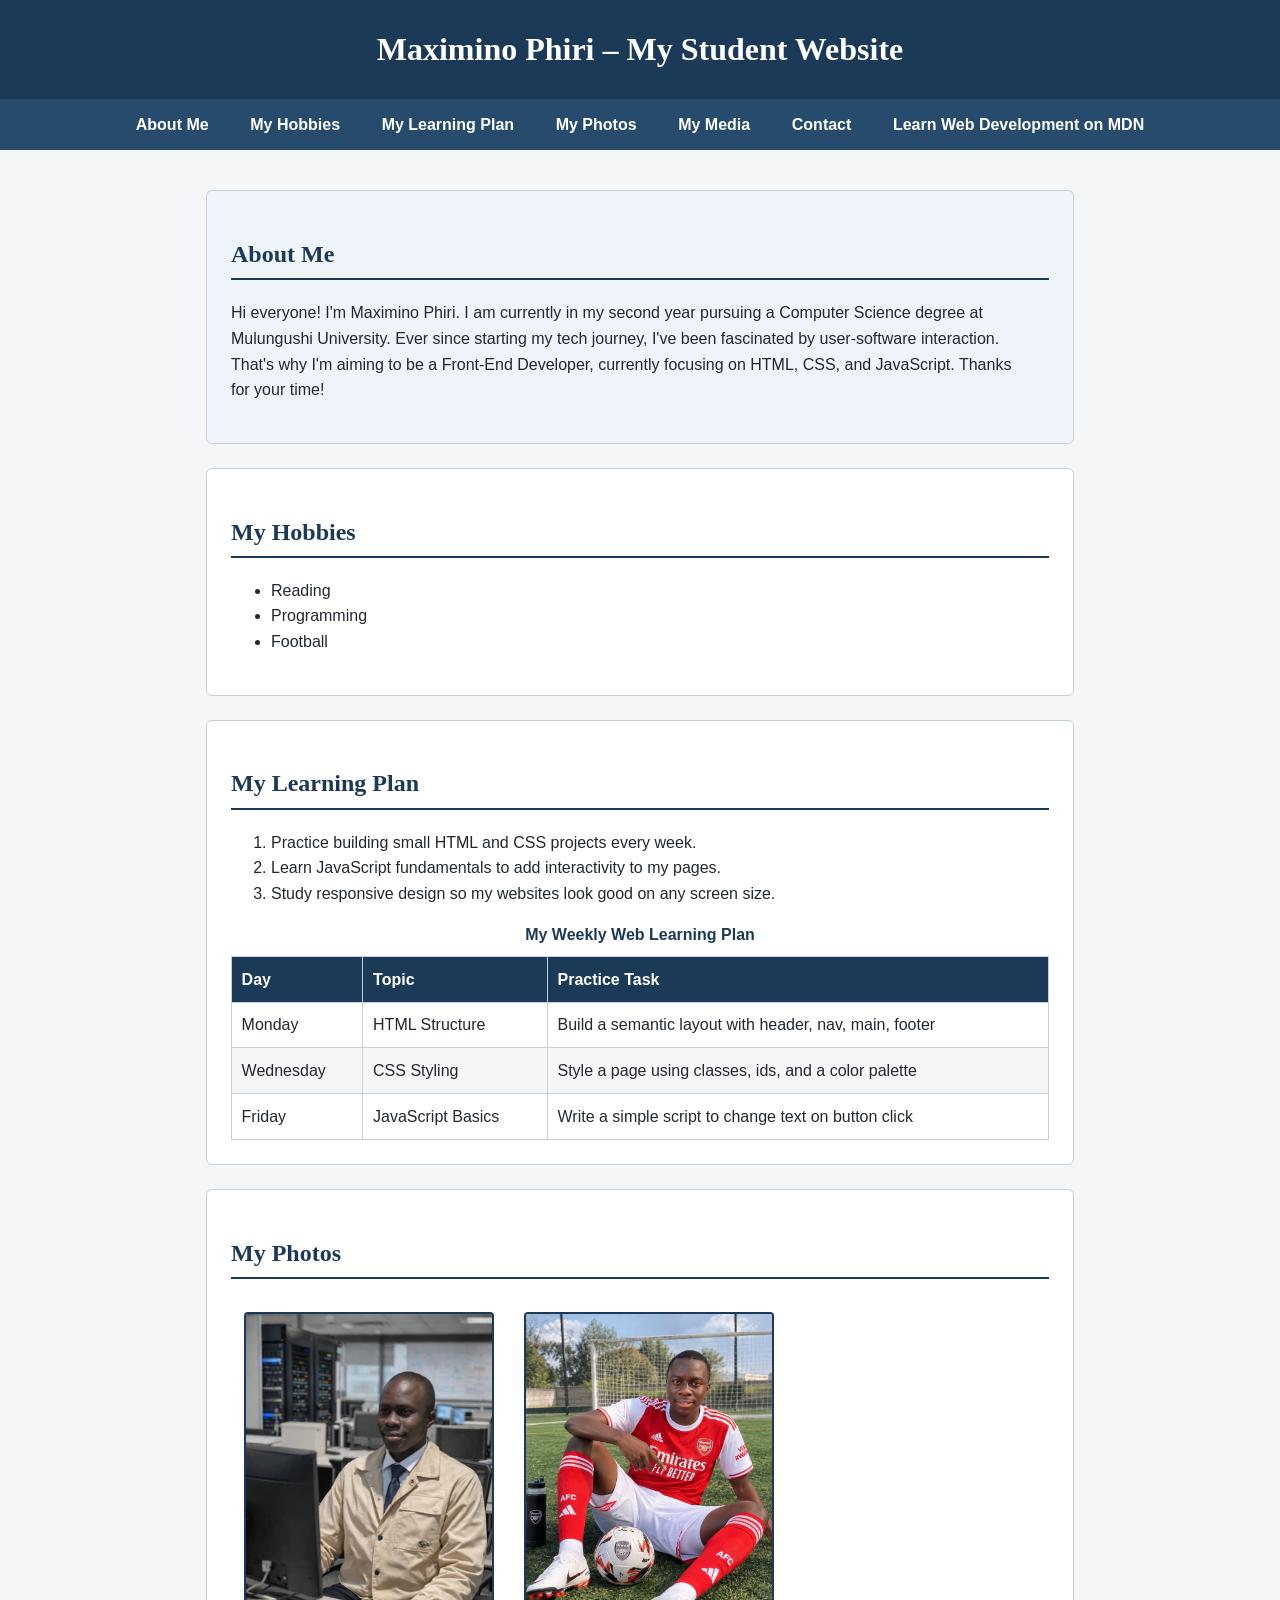
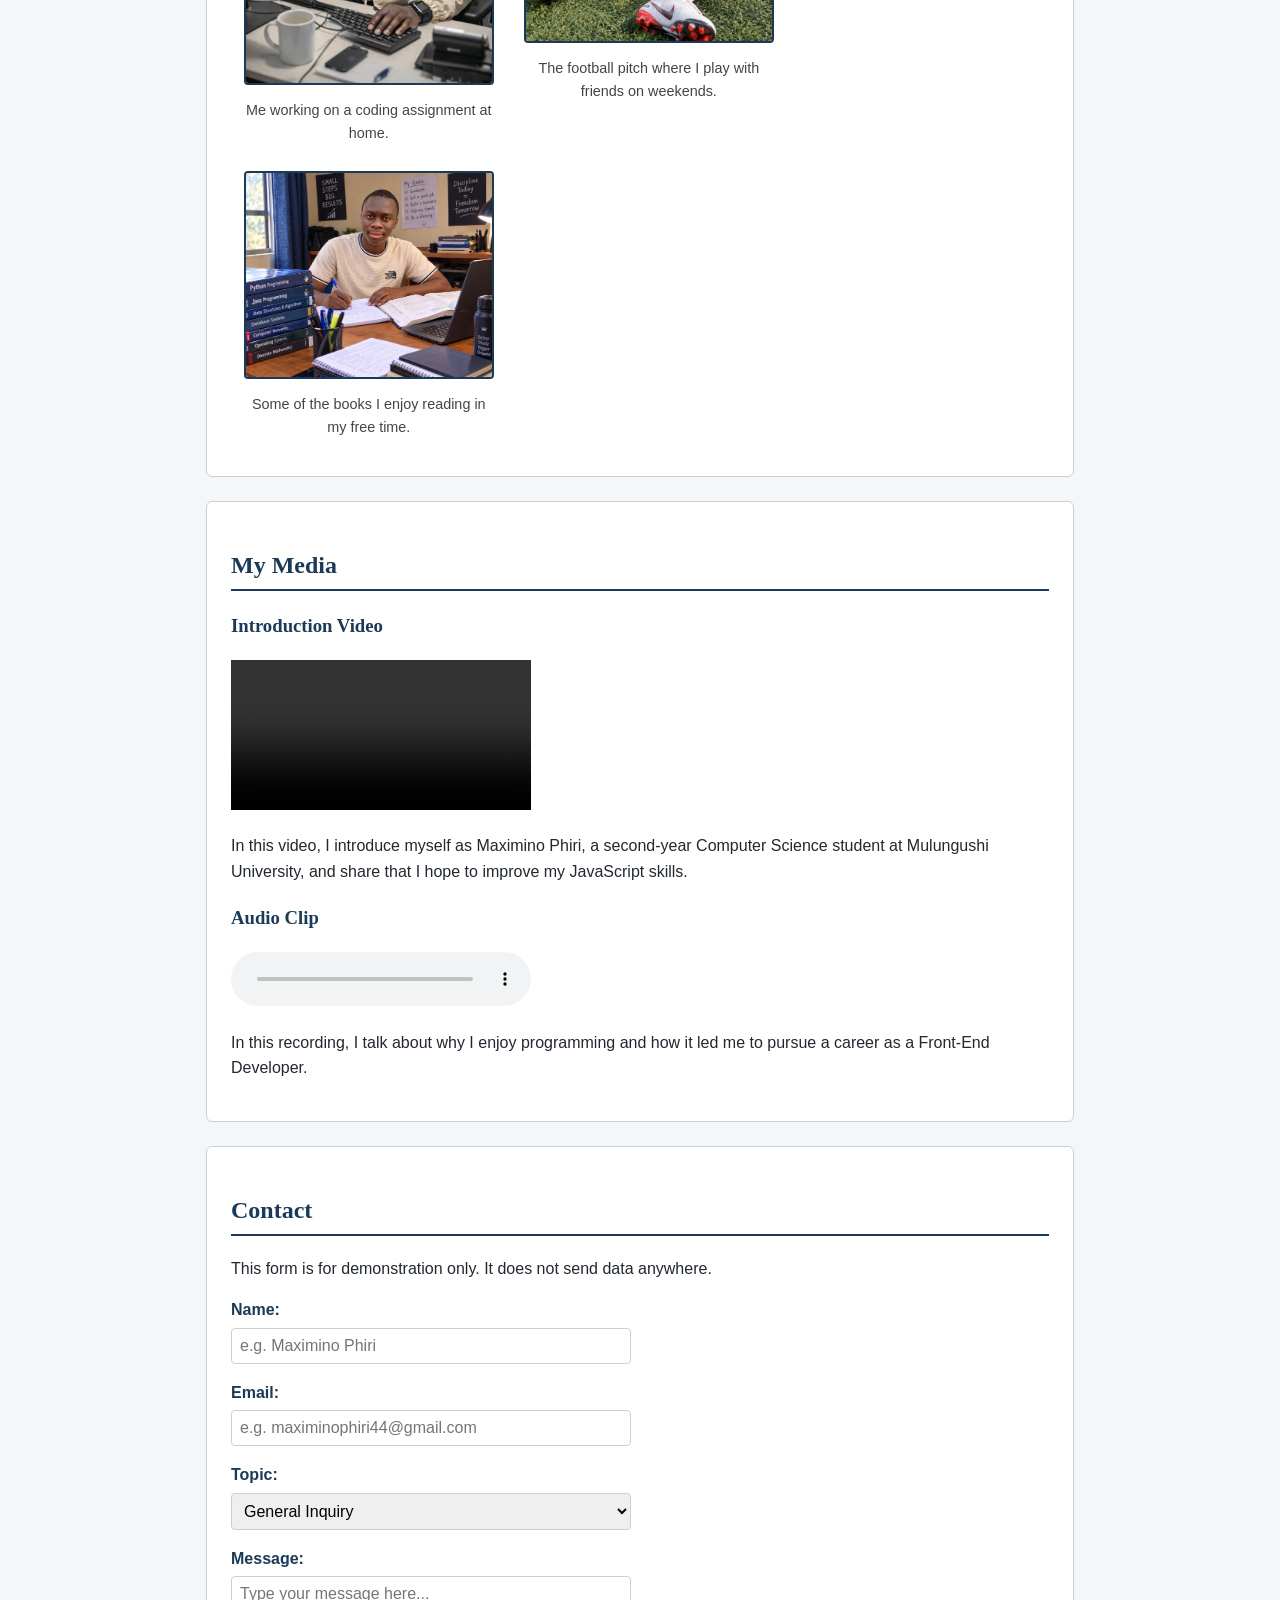
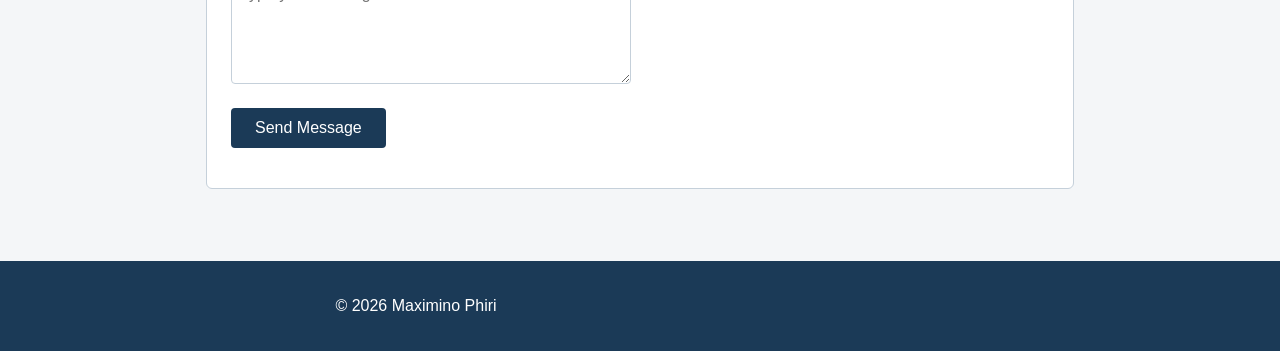
==== index.html @ 235a6c92 "first commit" ====
<!DOCTYPE html>
<html lang="en">
<head>
    <meta charset="UTF-8">
    <meta name="viewport" content="width=device-width, initial-scale=1.0">
    <title>First Web Page</title>
    <link rel="stylesheet" href="css/styles.css">
</head>
<body>
    <header>
        <h1>Maximino Phiri – My Student Website</h1>
    </header>

    <nav>
        
    <ul>
        <li><a href="#about">About Me</a></li>
        <li><a href="#hobbies">My Hobbies</a></li>
        <li><a href="#learning-plan">My Learning Plan</a></li>
        <li><a href="#photos">My Photos</a></li>
        <li><a href="#media">My Media</a></li>
        <li><a href="#contact">Contact</a></li>
        <li><a href="https://developer.mozilla.org/en-US/docs/Learn" target="_blank">Learn Web Development on MDN</a></li>
    </ul>

    </nav>

    <main>
        <section id="about" class="content-section">
    <h2>About Me</h2>
    <p>
        Hi everyone! I'm Maximino Phiri. I am currently in my second year pursuing 
        a Computer Science degree at Mulungushi University. Ever since starting my 
        tech journey, I've been fascinated by user-software interaction. That's why 
        I'm aiming to be a Front-End Developer, currently focusing on HTML, CSS, 
        and JavaScript. Thanks for your time!
    </p>
</section>

        <section id="hobbies" class="content-section">
    <h2>My Hobbies</h2>
    <ul>
        <li>Reading</li>
        <li>Programming</li>
        <li>Football</li>
    </ul>
    </section>

        <section id="learning-plan" class="content-section">
    <h2>My Learning Plan</h2>
    <ol>
        <li>Practice building small HTML and CSS projects every week.</li>
        <li>Learn JavaScript fundamentals to add interactivity to my pages.</li>
        <li>Study responsive design so my websites look good on any screen size.</li>
    </ol>

    <table>
        <caption>My Weekly Web Learning Plan</caption>
        <thead>
            <tr>
                <th>Day</th>
                <th>Topic</th>
                <th>Practice Task</th>
            </tr>
        </thead>
        <tbody>
            <tr>
                <td>Monday</td>
                <td>HTML Structure</td>
                <td>Build a semantic layout with header, nav, main, footer</td>
            </tr>
            <tr>
                <td>Wednesday</td>
                <td>CSS Styling</td>
                <td>Style a page using classes, ids, and a color palette</td>
            </tr>
            <tr>
                <td>Friday</td>
                <td>JavaScript Basics</td>
                <td>Write a simple script to change text on button click</td>
            </tr>
        </tbody>
    </table>
</section>

        <section id="photos" class="content-section">
    <h2>My Photos</h2>

    <figure>
        <img src="images/photo1.jpeg" alt="Maximino sitting at a desk working on a laptop">
        <figcaption>Me working on a coding assignment at home.</figcaption>
    </figure>

    <figure>
        <img src="images/photo2.jpeg" alt="A football pitch at Mulungushi University">
        <figcaption>The football pitch where I play with friends on weekends.</figcaption>
    </figure>

    <figure>
        <img src="images/photo3.jpeg" alt="A stack of books on a study desk">
        <figcaption>Some of the books I enjoy reading in my free time.</figcaption>
    </figure>

</section>

      <section id="media" class="content-section">
    <h2>My Media</h2>

    <h3>Introduction Video</h3>
    <video controls>
        <source src="videos/intro.mp4" type="video/mp4">
        Your browser does not support the video tag.
    </video>
    <p>In this video, I introduce myself as Maximino Phiri, a second-year Computer Science 
    student at Mulungushi University, and share that I hope to improve my JavaScript skills.</p>

    <h3>Audio Clip</h3>
    <audio controls>
        <source src="videos/voice.mp3" type="audio/mpeg">
        Your browser does not support the audio tag.
    </audio>
    <p>In this recording, I talk about why I enjoy programming and how it led me to pursue 
    a career as a Front-End Developer.</p>
</section>

        <section id="contact" class="content-section">
   <section id="contact">
    <h2>Contact</h2>
    <p>This form is for demonstration only. It does not send data anywhere.</p>

    <form action="#">
        <div>
            <label for="name">Name:</label>
            <input type="text" id="name" name="name" placeholder="e.g. Maximino Phiri" required>
        </div>

        <div>
            <label for="email">Email:</label>
            <input type="email" id="email" name="email" placeholder="e.g. maximinophiri44@gmail.com" required>
        </div>

        <div>
            <label for="topic">Topic:</label>
            <select id="topic" name="topic">
                <option value="general">General Inquiry</option>
                <option value="feedback">Feedback</option>
                <option value="collaboration">Collaboration</option>
            </select>
        </div>

        <div>
            <label for="message">Message:</label>
            <textarea id="message" name="message" rows="5" placeholder="Type your message here..." required></textarea>
        </div>

        <div>
            <button type="submit">Send Message</button>
        </div>
    </form>
</section>
    </main>

    <footer>
        <p>&copy; 2026 Maximino Phiri</p>
    </footer>

</body>
</html>
---- css/styles.css ----
/* ===== Base styles ===== */
* {
    box-sizing: border-box;
}

body {
    margin: 0;
    font-family: 'Segoe UI', Arial, sans-serif;
    line-height: 1.6;
    color: #222831;
    background-color: #f4f6f8;
}

h1, h2, h3 {
    color: #1b3a57;
    font-family: 'Georgia', serif;
}

h1 {
    font-size: 2rem;
}

h2 {
    font-size: 1.5rem;
    border-bottom: 2px solid #1b3a57;
    padding-bottom: 0.3rem;
}

p {
    max-width: 800px;
}

img {
    max-width: 100%;
    height: auto;
}

video, audio {
    max-width: 100%;
}
/* ===== Header ===== */
header {
    background-color: #1b3a57;
    color: #ffffff;
    padding: 1.5rem;
    text-align: center;
}

header h1 {
    color: #ffffff;
    margin: 0;
}

/* ===== Navigation ===== */
nav {
    background-color: #274b6d;
    padding: 0.8rem;
}

nav ul {
    list-style: none;
    margin: 0;
    padding: 0;
    display: flex;
    flex-wrap: wrap;
    gap: 1rem;
    justify-content: center;
}

nav a {
    color: #ffffff;
    text-decoration: none;
    font-weight: bold;
    padding: 0.4rem 0.8rem;
    border-radius: 4px;
    transition: background-color 0.2s ease;
}

nav a:hover,
nav a:focus {
    background-color: #3d6d99;
    text-decoration: underline;
}

/* ===== Footer ===== */
footer {
    background-color: #1b3a57;
    color: #ffffff;
    text-align: center;
    padding: 1rem;
    margin-top: 2rem;
}
/* ===== Main content sections ===== */
main {
    max-width: 900px;
    margin: 0 auto;
    padding: 1rem;
}

.content-section {
    background-color: #ffffff;
    padding: 1.5rem;
    margin: 1.5rem 0;
    border: 1px solid #c5d0da;
    border-radius: 6px;
}

/* Unique styling for one section (id selector) */
#about {
    background-color: #eef4fa;
}

/* ===== Photo gallery ===== */
#photos figure {
    display: inline-block;
    width: 250px;
    margin: 0.8rem;
    text-align: center;
    vertical-align: top;
}

#photos img {
    border: 2px solid #1b3a57;
    border-radius: 4px;
}

#photos figcaption {
    font-size: 0.9rem;
    color: #444;
    margin-top: 0.4rem;
}

/* ===== Table ===== */
table {
    width: 100%;
    border-collapse: collapse;
    margin-top: 1rem;
}

caption {
    font-weight: bold;
    margin-bottom: 0.5rem;
    color: #1b3a57;
}

th, td {
    border: 1px solid #c5d0da;
    padding: 0.6rem;
    text-align: left;
}

th {
    background-color: #1b3a57;
    color: #ffffff;
}

tr:nth-child(even) {
    background-color: #f4f6f8;
}
/* ===== Form ===== */
form div {
    margin-bottom: 1rem;
}

label {
    display: block;
    font-weight: bold;
    margin-bottom: 0.3rem;
    color: #1b3a57;
}

input[type="text"],
input[type="email"],
select,
textarea {
    width: 100%;
    max-width: 400px;
    padding: 0.5rem;
    border: 1px solid #c5d0da;
    border-radius: 4px;
    font-family: inherit;
    font-size: 1rem;
}

input:focus,
select:focus,
textarea:focus {
    outline: none;
    border-color: #1b3a57;
    box-shadow: 0 0 0 2px rgba(27, 58, 87, 0.2);
}

button[type="submit"] {
    background-color: #1b3a57;
    color: #ffffff;
    border: none;
    padding: 0.7rem 1.5rem;
    font-size: 1rem;
    border-radius: 4px;
    cursor: pointer;
    transition: background-color 0.2s ease;
}

button[type="submit"]:hover,
button[type="submit"]:focus {
    background-color: #3d6d99;
}

/* ===== Small screens ===== */
@media (max-width: 600px) {
    nav ul {
        flex-direction: column;
        align-items: center;
    }

    #photos figure {
        width: 100%;
        max-width: 300px;
    }
}
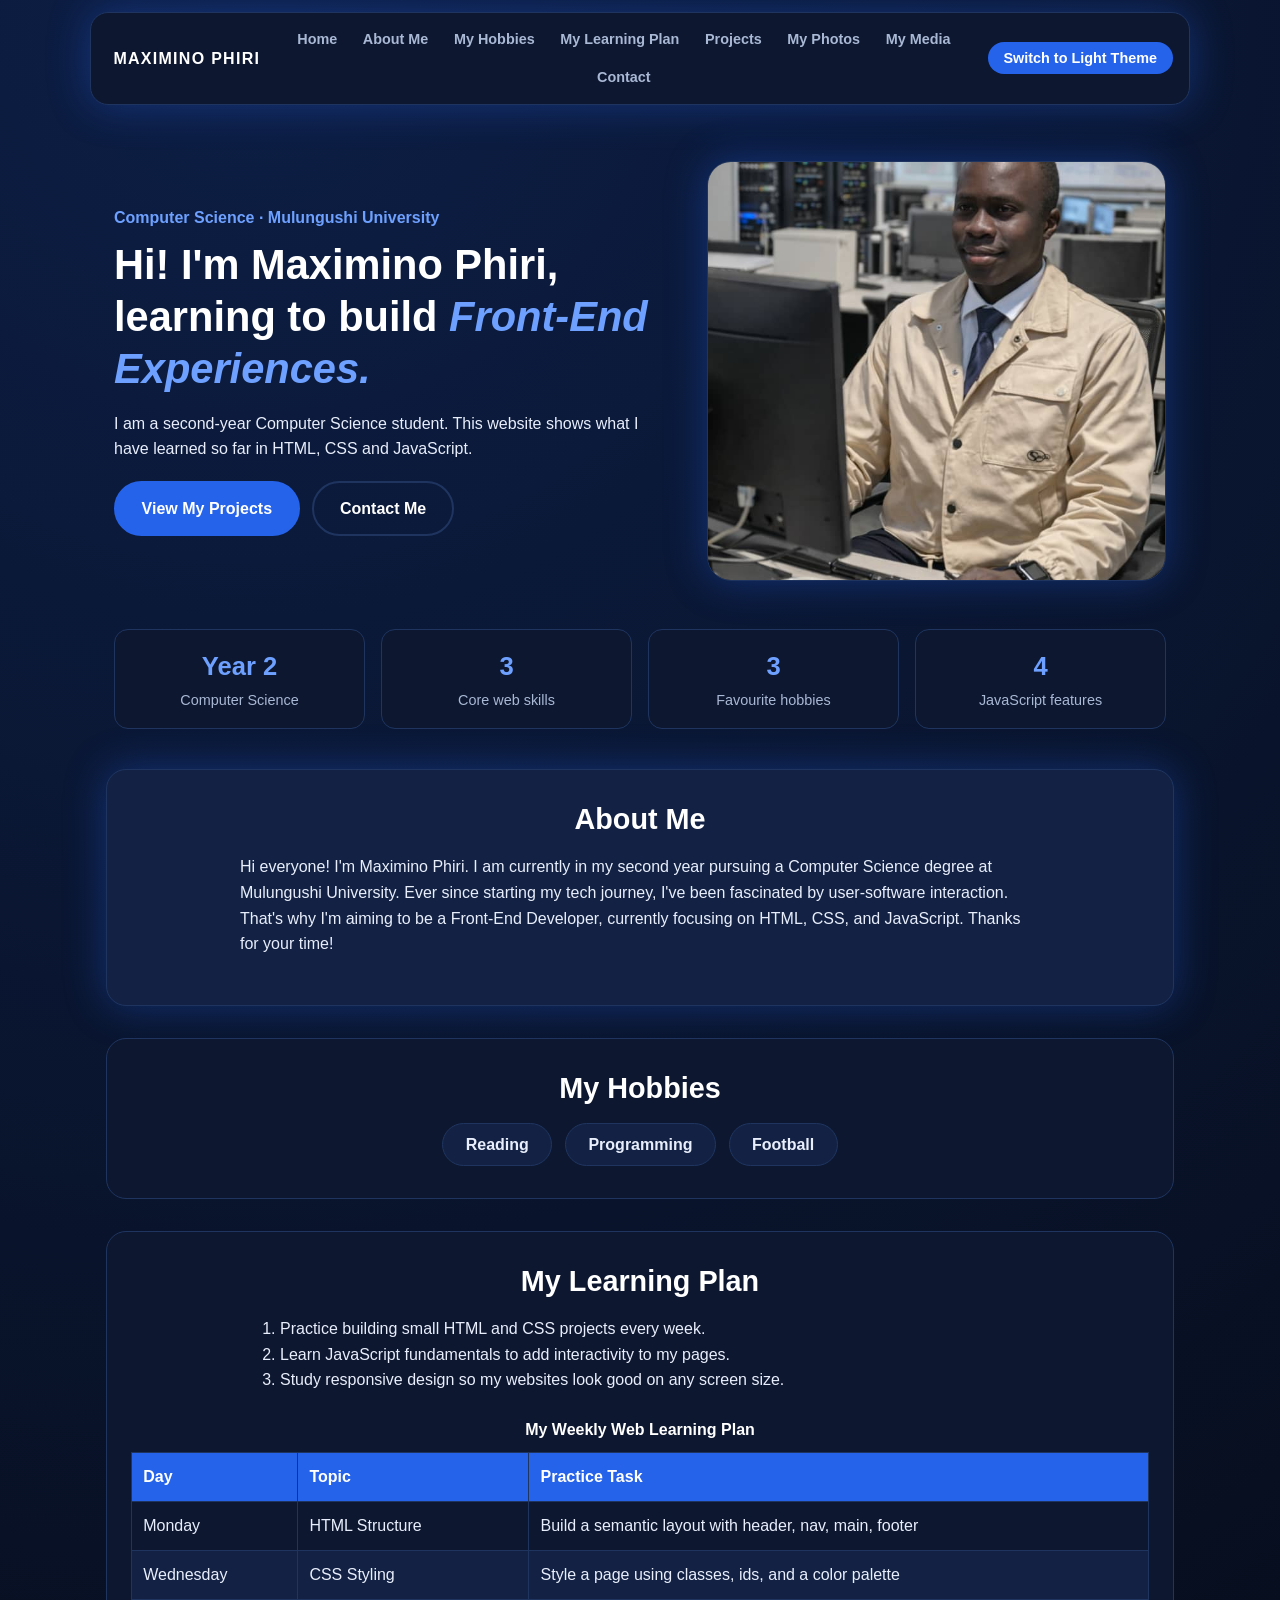
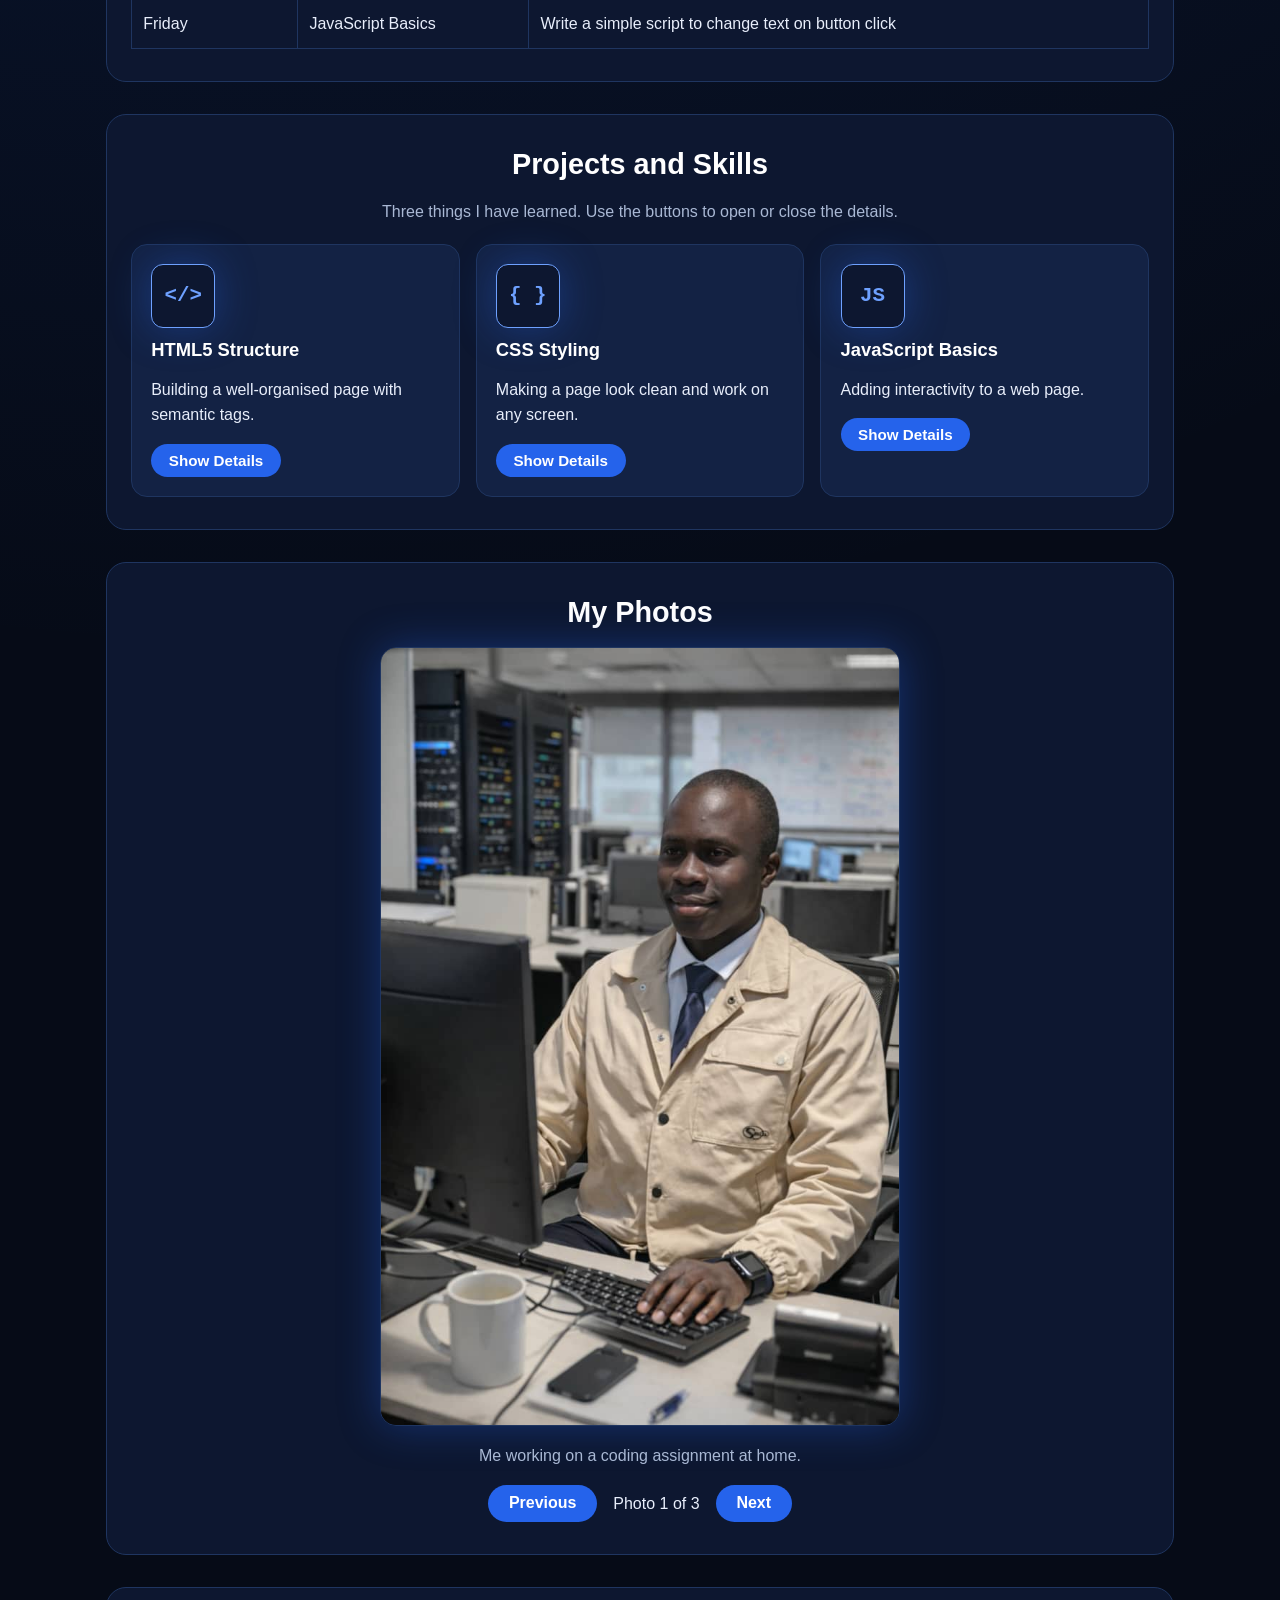
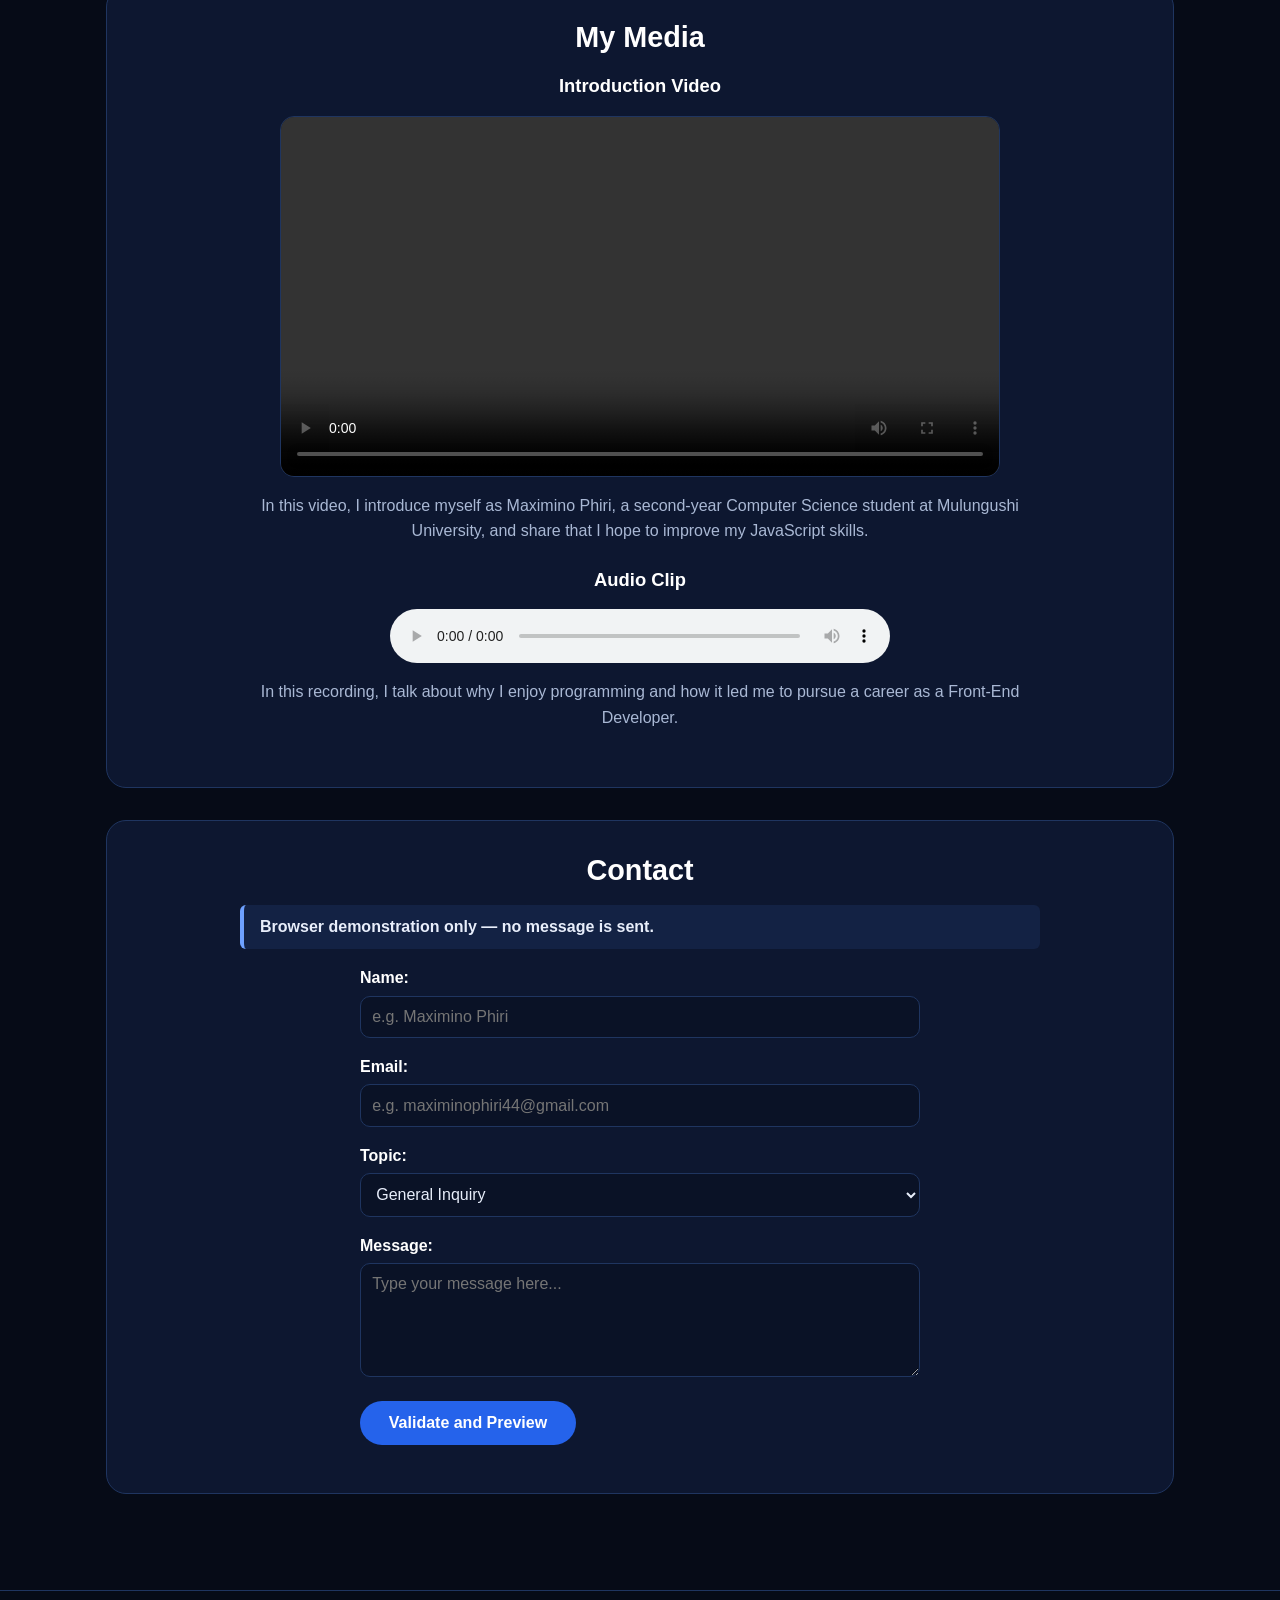
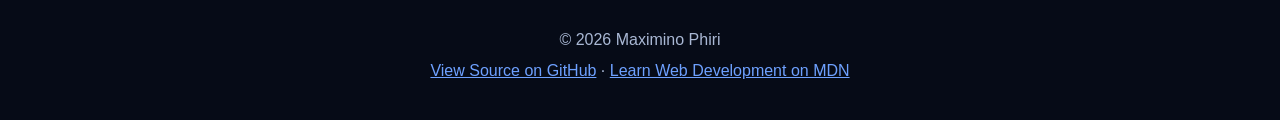
==== commit 00f08855: "Add dark portfolio design and four JavaScript features" ====
--- a/index.html
+++ b/index.html
@@ -3,166 +3,258 @@
 <head>
     <meta charset="UTF-8">
     <meta name="viewport" content="width=device-width, initial-scale=1.0">
-    <title>First Web Page</title>
+    <title>Maximino Phiri – Student Portfolio</title>
     <link rel="stylesheet" href="css/styles.css">
+    <script src="js/script.js" defer></script>
 </head>
 <body>
-    <header>
-        <h1>Maximino Phiri – My Student Website</h1>
+    <header class="site-header">
+        <a href="#home" class="brand">MAXIMINO PHIRI</a>
+
+        <nav aria-label="Main navigation">
+            <ul>
+                <li><a href="#home">Home</a></li>
+                <li><a href="#about">About Me</a></li>
+                <li><a href="#hobbies">My Hobbies</a></li>
+                <li><a href="#learning-plan">My Learning Plan</a></li>
+                <li><a href="#projects">Projects</a></li>
+                <li><a href="#photos">My Photos</a></li>
+                <li><a href="#media">My Media</a></li>
+                <li><a href="#contact">Contact</a></li>
+            </ul>
+        </nav>
+
+        <button type="button" id="theme-toggle" class="theme-button" aria-pressed="false">Switch to Light Theme</button>
     </header>
 
-    <nav>
-        
-    <ul>
-        <li><a href="#about">About Me</a></li>
-        <li><a href="#hobbies">My Hobbies</a></li>
-        <li><a href="#learning-plan">My Learning Plan</a></li>
-        <li><a href="#photos">My Photos</a></li>
-        <li><a href="#media">My Media</a></li>
-        <li><a href="#contact">Contact</a></li>
-        <li><a href="https://developer.mozilla.org/en-US/docs/Learn" target="_blank">Learn Web Development on MDN</a></li>
-    </ul>
-
-    </nav>
-
     <main>
+        <!-- Introductory area -->
+        <section id="home" class="hero">
+            <div class="hero-text">
+                <p class="programme">Computer Science · Mulungushi University</p>
+                <h1>Hi! I'm Maximino Phiri, learning to build <span class="accent-text">Front-End Experiences.</span></h1>
+                <p>
+                    I am a second-year Computer Science student. This website shows what I
+                    have learned so far in HTML, CSS and JavaScript.
+                </p>
+                <div class="hero-buttons">
+                    <a href="#projects" class="button-link">View My Projects</a>
+                    <a href="#contact" class="button-link secondary">Contact Me</a>
+                </div>
+            </div>
+
+            <div class="hero-image">
+                <img src="images/photo1.jpeg" alt="Maximino sitting at a desk working on a laptop">
+            </div>
+
+            <div class="stats">
+                <div class="stat"><strong>Year 2</strong><span>Computer Science</span></div>
+                <div class="stat"><strong>3</strong><span>Core web skills</span></div>
+                <div class="stat"><strong>3</strong><span>Favourite hobbies</span></div>
+                <div class="stat"><strong>4</strong><span>JavaScript features</span></div>
+            </div>
+        </section>
+
         <section id="about" class="content-section">
-    <h2>About Me</h2>
-    <p>
-        Hi everyone! I'm Maximino Phiri. I am currently in my second year pursuing 
-        a Computer Science degree at Mulungushi University. Ever since starting my 
-        tech journey, I've been fascinated by user-software interaction. That's why 
-        I'm aiming to be a Front-End Developer, currently focusing on HTML, CSS, 
-        and JavaScript. Thanks for your time!
-    </p>
-</section>
+            <h2>About Me</h2>
+            <p>
+                Hi everyone! I'm Maximino Phiri. I am currently in my second year pursuing
+                a Computer Science degree at Mulungushi University. Ever since starting my
+                tech journey, I've been fascinated by user-software interaction. That's why
+                I'm aiming to be a Front-End Developer, currently focusing on HTML, CSS,
+                and JavaScript. Thanks for your time!
+            </p>
+        </section>
 
         <section id="hobbies" class="content-section">
-    <h2>My Hobbies</h2>
-    <ul>
-        <li>Reading</li>
-        <li>Programming</li>
-        <li>Football</li>
-    </ul>
-    </section>
+            <h2>My Hobbies</h2>
+            <ul class="hobby-list">
+                <li>Reading</li>
+                <li>Programming</li>
+                <li>Football</li>
+            </ul>
+        </section>
 
         <section id="learning-plan" class="content-section">
-    <h2>My Learning Plan</h2>
-    <ol>
-        <li>Practice building small HTML and CSS projects every week.</li>
-        <li>Learn JavaScript fundamentals to add interactivity to my pages.</li>
-        <li>Study responsive design so my websites look good on any screen size.</li>
-    </ol>
-
-    <table>
-        <caption>My Weekly Web Learning Plan</caption>
-        <thead>
-            <tr>
-                <th>Day</th>
-                <th>Topic</th>
-                <th>Practice Task</th>
-            </tr>
-        </thead>
-        <tbody>
-            <tr>
-                <td>Monday</td>
-                <td>HTML Structure</td>
-                <td>Build a semantic layout with header, nav, main, footer</td>
-            </tr>
-            <tr>
-                <td>Wednesday</td>
-                <td>CSS Styling</td>
-                <td>Style a page using classes, ids, and a color palette</td>
-            </tr>
-            <tr>
-                <td>Friday</td>
-                <td>JavaScript Basics</td>
-                <td>Write a simple script to change text on button click</td>
-            </tr>
-        </tbody>
-    </table>
-</section>
-
+            <h2>My Learning Plan</h2>
+            <ol class="plan-list">
+                <li>Practice building small HTML and CSS projects every week.</li>
+                <li>Learn JavaScript fundamentals to add interactivity to my pages.</li>
+                <li>Study responsive design so my websites look good on any screen size.</li>
+            </ol>
+
+            <div class="table-wrap">
+                <table>
+                    <caption>My Weekly Web Learning Plan</caption>
+                    <thead>
+                        <tr>
+                            <th>Day</th>
+                            <th>Topic</th>
+                            <th>Practice Task</th>
+                        </tr>
+                    </thead>
+                    <tbody>
+                        <tr>
+                            <td>Monday</td>
+                            <td>HTML Structure</td>
+                            <td>Build a semantic layout with header, nav, main, footer</td>
+                        </tr>
+                        <tr>
+                            <td>Wednesday</td>
+                            <td>CSS Styling</td>
+                            <td>Style a page using classes, ids, and a color palette</td>
+                        </tr>
+                        <tr>
+                            <td>Friday</td>
+                            <td>JavaScript Basics</td>
+                            <td>Write a simple script to change text on button click</td>
+                        </tr>
+                    </tbody>
+                </table>
+            </div>
+        </section>
+
+        <!-- Projects and Skills: expandable details -->
+        <section id="projects" class="content-section">
+            <h2>Projects and Skills</h2>
+            <p class="section-intro">Three things I have learned. Use the buttons to open or close the details.</p>
+
+            <div class="project-list">
+                <article class="project-card">
+                    <div class="icon-box" aria-hidden="true">&lt;/&gt;</div>
+                    <h3>HTML5 Structure</h3>
+                    <p>Building a well-organised page with semantic tags.</p>
+                    <button type="button" class="toggle-button" aria-expanded="false" aria-controls="details-html">Show Details</button>
+                    <div id="details-html" class="project-details" hidden>
+                        <p>I can use header, nav, main, section and footer correctly, add images with
+                        descriptive alt text, embed video and audio, and build tables and labelled forms.</p>
+                    </div>
+                </article>
+
+                <article class="project-card">
+                    <div class="icon-box" aria-hidden="true">{ }</div>
+                    <h3>CSS Styling</h3>
+                    <p>Making a page look clean and work on any screen.</p>
+                    <button type="button" class="toggle-button" aria-expanded="false" aria-controls="details-css">Show Details</button>
+                    <div id="details-css" class="project-details" hidden>
+                        <p>I can use element, class and id selectors, control spacing with the box model,
+                        build layouts with Flexbox and Grid, and use media queries to adapt to phones.</p>
+                    </div>
+                </article>
+
+                <article class="project-card">
+                    <div class="icon-box" aria-hidden="true">JS</div>
+                    <h3>JavaScript Basics</h3>
+                    <p>Adding interactivity to a web page.</p>
+                    <button type="button" class="toggle-button" aria-expanded="false" aria-controls="details-js">Show Details</button>
+                    <div id="details-js" class="project-details" hidden>
+                        <p>I can respond to clicks and form submissions, change page content with the DOM,
+                        validate user input, and use functions, variables and arrays.</p>
+                    </div>
+                </article>
+            </div>
+        </section>
+
+        <!-- Photos: gallery viewer -->
         <section id="photos" class="content-section">
-    <h2>My Photos</h2>
-
-    <figure>
-        <img src="images/photo1.jpeg" alt="Maximino sitting at a desk working on a laptop">
-        <figcaption>Me working on a coding assignment at home.</figcaption>
-    </figure>
-
-    <figure>
-        <img src="images/photo2.jpeg" alt="A football pitch at Mulungushi University">
-        <figcaption>The football pitch where I play with friends on weekends.</figcaption>
-    </figure>
-
-    <figure>
-        <img src="images/photo3.jpeg" alt="A stack of books on a study desk">
-        <figcaption>Some of the books I enjoy reading in my free time.</figcaption>
-    </figure>
-
-</section>
-
-      <section id="media" class="content-section">
-    <h2>My Media</h2>
-
-    <h3>Introduction Video</h3>
-    <video controls>
-        <source src="videos/intro.mp4" type="video/mp4">
-        Your browser does not support the video tag.
-    </video>
-    <p>In this video, I introduce myself as Maximino Phiri, a second-year Computer Science 
-    student at Mulungushi University, and share that I hope to improve my JavaScript skills.</p>
-
-    <h3>Audio Clip</h3>
-    <audio controls>
-        <source src="videos/voice.mp3" type="audio/mpeg">
-        Your browser does not support the audio tag.
-    </audio>
-    <p>In this recording, I talk about why I enjoy programming and how it led me to pursue 
-    a career as a Front-End Developer.</p>
-</section>
+            <h2>My Photos</h2>
+
+            <div class="gallery">
+                <figure class="gallery-item">
+                    <img src="images/photo1.jpeg" alt="Maximino sitting at a desk working on a laptop">
+                    <figcaption>Me working on a coding assignment at home.</figcaption>
+                </figure>
+
+                <figure class="gallery-item" hidden>
+                    <img src="images/photo2.jpeg" alt="A football pitch at Mulungushi University">
+                    <figcaption>The football pitch where I play with friends on weekends.</figcaption>
+                </figure>
+
+                <figure class="gallery-item" hidden>
+                    <img src="images/photo3.jpeg" alt="A stack of books on a study desk">
+                    <figcaption>Some of the books I enjoy reading in my free time.</figcaption>
+                </figure>
+            </div>
+
+            <div class="gallery-controls">
+                <button type="button" id="prev-photo">Previous</button>
+                <span id="photo-counter" aria-live="polite">Photo 1 of 3</span>
+                <button type="button" id="next-photo">Next</button>
+            </div>
+        </section>
+
+        <section id="media" class="content-section">
+            <h2>My Media</h2>
+
+            <div class="media-item">
+                <h3>Introduction Video</h3>
+                <video controls preload="metadata">
+                    <source src="videos/intro.mp4" type="video/mp4">
+                    Your browser does not support the video tag.
+                </video>
+                <p>In this video, I introduce myself as Maximino Phiri, a second-year Computer Science
+                student at Mulungushi University, and share that I hope to improve my JavaScript skills.</p>
+            </div>
+
+            <div class="media-item">
+                <h3>Audio Clip</h3>
+                <audio controls preload="metadata">
+                    <source src="videos/voice.mp3" type="audio/mpeg">
+                    Your browser does not support the audio tag.
+                </audio>
+                <p>In this recording, I talk about why I enjoy programming and how it led me to pursue
+                a career as a Front-End Developer.</p>
+            </div>
+        </section>
 
         <section id="contact" class="content-section">
-   <section id="contact">
-    <h2>Contact</h2>
-    <p>This form is for demonstration only. It does not send data anywhere.</p>
-
-    <form action="#">
-        <div>
-            <label for="name">Name:</label>
-            <input type="text" id="name" name="name" placeholder="e.g. Maximino Phiri" required>
-        </div>
-
-        <div>
-            <label for="email">Email:</label>
-            <input type="email" id="email" name="email" placeholder="e.g. maximinophiri44@gmail.com" required>
-        </div>
-
-        <div>
-            <label for="topic">Topic:</label>
-            <select id="topic" name="topic">
-                <option value="general">General Inquiry</option>
-                <option value="feedback">Feedback</option>
-                <option value="collaboration">Collaboration</option>
-            </select>
-        </div>
-
-        <div>
-            <label for="message">Message:</label>
-            <textarea id="message" name="message" rows="5" placeholder="Type your message here..." required></textarea>
-        </div>
-
-        <div>
-            <button type="submit">Send Message</button>
-        </div>
-    </form>
-</section>
+            <h2>Contact</h2>
+            <p class="demo-note"><strong>Browser demonstration only — no message is sent.</strong></p>
+
+            <form id="contact-form" action="#" novalidate>
+                <div>
+                    <label for="name">Name:</label>
+                    <input type="text" id="name" name="name" placeholder="e.g. Maximino Phiri" required>
+                    <span class="error-message" id="name-error" role="alert"></span>
+                </div>
+
+                <div>
+                    <label for="email">Email:</label>
+                    <input type="email" id="email" name="email" placeholder="e.g. maximinophiri44@gmail.com" required>
+                    <span class="error-message" id="email-error" role="alert"></span>
+                </div>
+
+                <div>
+                    <label for="topic">Topic:</label>
+                    <select id="topic" name="topic">
+                        <option value="General Inquiry">General Inquiry</option>
+                        <option value="Feedback">Feedback</option>
+                        <option value="Collaboration">Collaboration</option>
+                    </select>
+                </div>
+
+                <div>
+                    <label for="message">Message:</label>
+                    <textarea id="message" name="message" rows="5" placeholder="Type your message here..." required></textarea>
+                    <span class="error-message" id="message-error" role="alert"></span>
+                </div>
+
+                <div>
+                    <button type="submit">Validate and Preview</button>
+                </div>
+            </form>
+
+            <div id="form-preview" class="form-preview" aria-live="polite" hidden></div>
+        </section>
     </main>
 
     <footer>
         <p>&copy; 2026 Maximino Phiri</p>
+        <p>
+            <a href="https://github.com/mino112005/myweb" target="_blank" rel="noopener">View Source on GitHub</a>
+            ·
+            <a href="https://developer.mozilla.org/en-US/docs/Learn" target="_blank" rel="noopener">Learn Web Development on MDN</a>
+        </p>
     </footer>
-
 </body>
 </html>
--- a/css/styles.css
+++ b/css/styles.css
@@ -1,33 +1,85 @@
-/* ===== Base styles ===== */
+/* ===== Colour palette (dark blue is the default theme) ===== */
+:root {
+    --bg: #060b17;
+    --bg-glow: rgba(37, 99, 235, 0.22);
+    --surface: #0d1730;
+    --surface-2: #132244;
+    --border: #1f3560;
+    --text: #e8eefb;
+    --muted: #a9b8d4;
+    --heading: #ffffff;
+    --accent: #2563eb;
+    --accent-hover: #1e4fd0;
+    --accent-text: #6ea1ff;
+    --on-accent: #ffffff;
+    --input-bg: #0a1226;
+    --error: #ff8a80;
+    --success-bg: #0f2a24;
+    --glow: 0 0 40px rgba(37, 99, 235, 0.35);
+}
+
+/* Light theme: JavaScript adds this class to <body> */
+body.light-theme {
+    --bg: #f1f5fb;
+    --bg-glow: rgba(29, 78, 216, 0.08);
+    --surface: #ffffff;
+    --surface-2: #eaf1fc;
+    --border: #c9d6ea;
+    --text: #17233a;
+    --muted: #46556f;
+    --heading: #0f2447;
+    --accent: #1d4ed8;
+    --accent-hover: #1e40af;
+    --accent-text: #1d4ed8;
+    --input-bg: #ffffff;
+    --error: #b00020;
+    --success-bg: #e6f4ea;
+    --glow: 0 4px 20px rgba(29, 78, 216, 0.18);
+}
+
+/* ===== Base styles (element selectors) ===== */
 * {
     box-sizing: border-box;
+}
+
+[hidden] {
+    display: none !important;
+}
+
+html {
+    scroll-padding-top: 6rem;
 }
 
 body {
     margin: 0;
     font-family: 'Segoe UI', Arial, sans-serif;
     line-height: 1.6;
-    color: #222831;
-    background-color: #f4f6f8;
+    color: var(--text);
+    background: radial-gradient(circle at 20% 0%, var(--bg-glow), transparent 45%), var(--bg);
+    background-color: var(--bg);
 }
 
 h1, h2, h3 {
-    color: #1b3a57;
-    font-family: 'Georgia', serif;
-}
-
-h1 {
-    font-size: 2rem;
+    color: var(--heading);
+    line-height: 1.25;
 }
 
 h2 {
-    font-size: 1.5rem;
-    border-bottom: 2px solid #1b3a57;
-    padding-bottom: 0.3rem;
+    font-size: 1.8rem;
+    text-align: center;
+    margin: 0 0 1rem 0;
+}
+
+h3 {
+    font-size: 1.15rem;
 }
 
 p {
     max-width: 800px;
+}
+
+a {
+    color: var(--accent-text);
 }
 
 img {
@@ -38,23 +90,42 @@
 video, audio {
     max-width: 100%;
 }
-/* ===== Header ===== */
-header {
-    background-color: #1b3a57;
-    color: #ffffff;
-    padding: 1.5rem;
-    text-align: center;
-}
-
-header h1 {
-    color: #ffffff;
-    margin: 0;
-}
-
-/* ===== Navigation ===== */
-nav {
-    background-color: #274b6d;
-    padding: 0.8rem;
+
+/* Visible keyboard focus everywhere */
+a:focus-visible,
+button:focus-visible,
+input:focus-visible,
+select:focus-visible,
+textarea:focus-visible {
+    outline: 3px solid #f5a623;
+    outline-offset: 2px;
+}
+
+/* ===== Top bar (header + navigation) ===== */
+.site-header {
+    position: sticky;
+    top: 0.75rem;
+    z-index: 10;
+    width: calc(100% - 2rem);
+    max-width: 1100px;
+    margin: 0.75rem auto 0 auto;
+    padding: 0.6rem 1rem 0.6rem 1.4rem;
+    display: flex;
+    align-items: center;
+    justify-content: space-between;
+    gap: 1rem;
+    background-color: var(--surface);
+    border: 1px solid var(--border);
+    border-radius: 18px;
+    box-shadow: var(--glow);
+}
+
+.brand {
+    color: var(--heading);
+    font-weight: 800;
+    letter-spacing: 0.08em;
+    text-decoration: none;
+    white-space: nowrap;
 }
 
 nav ul {
@@ -63,110 +134,377 @@
     padding: 0;
     display: flex;
     flex-wrap: wrap;
-    gap: 1rem;
     justify-content: center;
+    gap: 0.2rem;
 }
 
 nav a {
-    color: #ffffff;
+    display: inline-block;
+    color: var(--muted);
     text-decoration: none;
-    font-weight: bold;
-    padding: 0.4rem 0.8rem;
-    border-radius: 4px;
-    transition: background-color 0.2s ease;
+    font-size: 0.9rem;
+    font-weight: 600;
+    padding: 0.35rem 0.7rem;
+    border-radius: 8px;
 }
 
 nav a:hover,
 nav a:focus {
-    background-color: #3d6d99;
-    text-decoration: underline;
-}
-
-/* ===== Footer ===== */
-footer {
-    background-color: #1b3a57;
-    color: #ffffff;
-    text-align: center;
-    padding: 1rem;
-    margin-top: 2rem;
-}
-/* ===== Main content sections ===== */
+    color: var(--heading);
+    background-color: var(--surface-2);
+}
+
+.theme-button {
+    background-color: var(--accent);
+    color: var(--on-accent);
+    border: none;
+    padding: 0.5rem 1rem;
+    border-radius: 999px;
+    font-size: 0.9rem;
+    font-weight: 600;
+    cursor: pointer;
+    white-space: nowrap;
+}
+
+.theme-button:hover {
+    background-color: var(--accent-hover);
+}
+
+/* ===== Main layout ===== */
 main {
-    max-width: 900px;
+    max-width: 1100px;
     margin: 0 auto;
     padding: 1rem;
 }
 
+/* Class selector: every section card */
 .content-section {
-    background-color: #ffffff;
-    padding: 1.5rem;
-    margin: 1.5rem 0;
-    border: 1px solid #c5d0da;
-    border-radius: 6px;
-}
-
-/* Unique styling for one section (id selector) */
+    background-color: var(--surface);
+    padding: 2rem 1.5rem;
+    margin: 2rem 0;
+    border: 1px solid var(--border);
+    border-radius: 20px;
+}
+
+.content-section > p {
+    margin-left: auto;
+    margin-right: auto;
+}
+
+/* ID selector: special glow for the About section */
 #about {
-    background-color: #eef4fa;
-}
-
-/* ===== Photo gallery ===== */
-#photos figure {
+    background-color: var(--surface-2);
+    box-shadow: var(--glow);
+}
+
+.section-intro {
+    text-align: center;
+    color: var(--muted);
+}
+
+/* ===== Hero ===== */
+.hero {
+    display: grid;
+    grid-template-columns: 1.1fr 0.9fr;
+    gap: 2rem;
+    align-items: center;
+    padding: 2.5rem 0.5rem 0.5rem 0.5rem;
+}
+
+.hero h1 {
+    font-size: 2.6rem;
+    margin: 0.5rem 0 1rem 0;
+}
+
+.accent-text {
+    color: var(--accent-text);
+    font-style: italic;
+}
+
+.programme {
+    color: var(--accent-text);
+    font-weight: 700;
+    margin: 0;
+}
+
+.hero-buttons {
+    display: flex;
+    flex-wrap: wrap;
+    gap: 0.8rem;
+    margin-top: 1.2rem;
+}
+
+.button-link {
     display: inline-block;
-    width: 250px;
-    margin: 0.8rem;
+    background-color: var(--accent);
+    color: var(--on-accent);
+    font-weight: 700;
+    text-decoration: none;
+    padding: 0.8rem 1.6rem;
+    border-radius: 999px;
+    border: 2px solid var(--accent);
+}
+
+.button-link:hover,
+.button-link:focus {
+    background-color: var(--accent-hover);
+    border-color: var(--accent-hover);
+    box-shadow: var(--glow);
+}
+
+.button-link.secondary {
+    background-color: transparent;
+    color: var(--heading);
+    border-color: var(--border);
+}
+
+.button-link.secondary:hover,
+.button-link.secondary:focus {
+    background-color: var(--surface-2);
+    border-color: var(--accent-text);
+}
+
+.hero-image img {
+    display: block;
+    width: 100%;
+    max-height: 420px;
+    object-fit: cover;
+    border-radius: 24px;
+    border: 1px solid var(--border);
+    box-shadow: var(--glow);
+}
+
+/* Quick-fact tiles */
+.stats {
+    grid-column: 1 / -1;
+    display: grid;
+    grid-template-columns: repeat(4, 1fr);
+    gap: 1rem;
+    margin-top: 1rem;
+}
+
+.stat {
+    background-color: var(--surface);
+    border: 1px solid var(--border);
+    border-radius: 14px;
+    padding: 1rem;
     text-align: center;
-    vertical-align: top;
-}
-
-#photos img {
-    border: 2px solid #1b3a57;
-    border-radius: 4px;
-}
-
-#photos figcaption {
+}
+
+.stat strong {
+    display: block;
+    font-size: 1.6rem;
+    color: var(--accent-text);
+}
+
+.stat span {
+    color: var(--muted);
     font-size: 0.9rem;
-    color: #444;
-    margin-top: 0.4rem;
-}
-
-/* ===== Table ===== */
+}
+
+/* ===== Hobbies and learning plan ===== */
+.hobby-list {
+    list-style: none;
+    margin: 0;
+    padding: 0;
+    display: flex;
+    flex-wrap: wrap;
+    justify-content: center;
+    gap: 0.8rem;
+}
+
+.hobby-list li {
+    background-color: var(--surface-2);
+    border: 1px solid var(--border);
+    border-radius: 999px;
+    padding: 0.5rem 1.4rem;
+    font-weight: 600;
+}
+
+.plan-list {
+    max-width: 800px;
+    margin: 0 auto 1.5rem auto;
+}
+
+.table-wrap {
+    overflow-x: auto;
+}
+
 table {
     width: 100%;
     border-collapse: collapse;
+}
+
+caption {
+    font-weight: 700;
+    margin-bottom: 0.6rem;
+    color: var(--heading);
+}
+
+th, td {
+    border: 1px solid var(--border);
+    padding: 0.7rem;
+    text-align: left;
+}
+
+th {
+    background-color: var(--accent);
+    color: var(--on-accent);
+}
+
+tr:nth-child(even) {
+    background-color: var(--surface-2);
+}
+
+/* ===== Projects and Skills cards ===== */
+.project-list {
+    display: grid;
+    grid-template-columns: repeat(auto-fit, minmax(240px, 1fr));
+    gap: 1rem;
+    margin-top: 1.2rem;
+}
+
+.project-card {
+    background-color: var(--surface-2);
+    border: 1px solid var(--border);
+    border-radius: 16px;
+    padding: 1.2rem;
+}
+
+.project-card h3 {
+    margin: 0.6rem 0 0.4rem 0;
+}
+
+.icon-box {
+    width: 64px;
+    height: 64px;
+    display: grid;
+    place-items: center;
+    background-color: var(--surface);
+    border: 1px solid var(--accent-text);
+    border-radius: 12px;
+    color: var(--accent-text);
+    font-family: Consolas, 'Courier New', monospace;
+    font-size: 1.3rem;
+    font-weight: 700;
+    box-shadow: var(--glow);
+}
+
+.toggle-button {
+    background-color: var(--accent);
+    color: var(--on-accent);
+    border: none;
+    padding: 0.5rem 1.1rem;
+    border-radius: 999px;
+    font-size: 0.95rem;
+    font-weight: 600;
+    cursor: pointer;
+}
+
+.toggle-button:hover {
+    background-color: var(--accent-hover);
+}
+
+.project-details {
+    margin-top: 0.8rem;
+    padding-top: 0.6rem;
+    border-top: 1px solid var(--border);
+}
+
+/* ===== Photo gallery ===== */
+.gallery {
+    text-align: center;
+}
+
+.gallery-item {
+    margin: 0 auto;
+    max-width: 520px;
+}
+
+.gallery-item img {
+    border: 1px solid var(--border);
+    border-radius: 16px;
+    box-shadow: var(--glow);
+}
+
+.gallery-item figcaption {
+    color: var(--muted);
+    margin-top: 0.6rem;
+}
+
+.gallery-controls {
+    display: flex;
+    justify-content: center;
+    align-items: center;
+    gap: 1rem;
     margin-top: 1rem;
 }
 
-caption {
-    font-weight: bold;
-    margin-bottom: 0.5rem;
-    color: #1b3a57;
-}
-
-th, td {
-    border: 1px solid #c5d0da;
-    padding: 0.6rem;
-    text-align: left;
-}
-
-th {
-    background-color: #1b3a57;
-    color: #ffffff;
-}
-
-tr:nth-child(even) {
-    background-color: #f4f6f8;
-}
+.gallery-controls button {
+    background-color: var(--accent);
+    color: var(--on-accent);
+    border: none;
+    padding: 0.6rem 1.3rem;
+    border-radius: 999px;
+    font-size: 1rem;
+    font-weight: 600;
+    cursor: pointer;
+}
+
+.gallery-controls button:hover {
+    background-color: var(--accent-hover);
+}
+
+/* ===== Media ===== */
+.media-item {
+    text-align: center;
+    margin-bottom: 1.5rem;
+}
+
+.media-item p {
+    margin-left: auto;
+    margin-right: auto;
+    color: var(--muted);
+}
+
+video {
+    display: block;
+    width: 100%;
+    max-width: 720px;
+    margin: 0 auto 0.8rem auto;
+    border-radius: 14px;
+    border: 1px solid var(--border);
+}
+
+audio {
+    display: block;
+    width: 100%;
+    max-width: 500px;
+    margin: 0 auto 0.8rem auto;
+}
+
 /* ===== Form ===== */
+.demo-note {
+    background-color: var(--surface-2);
+    border-left: 4px solid var(--accent-text);
+    border-radius: 6px;
+    padding: 0.6rem 1rem;
+}
+
+form {
+    max-width: 560px;
+    margin: 1rem auto 0 auto;
+}
+
 form div {
     margin-bottom: 1rem;
 }
 
 label {
     display: block;
-    font-weight: bold;
+    font-weight: 700;
     margin-bottom: 0.3rem;
-    color: #1b3a57;
+    color: var(--heading);
 }
 
 input[type="text"],
@@ -174,10 +512,11 @@
 select,
 textarea {
     width: 100%;
-    max-width: 400px;
-    padding: 0.5rem;
-    border: 1px solid #c5d0da;
-    border-radius: 4px;
+    padding: 0.7rem;
+    background-color: var(--input-bg);
+    color: var(--text);
+    border: 1px solid var(--border);
+    border-radius: 10px;
     font-family: inherit;
     font-size: 1rem;
 }
@@ -185,36 +524,100 @@
 input:focus,
 select:focus,
 textarea:focus {
-    outline: none;
-    border-color: #1b3a57;
-    box-shadow: 0 0 0 2px rgba(27, 58, 87, 0.2);
+    border-color: var(--accent-text);
+}
+
+.error-message {
+    display: block;
+    color: var(--error);
+    font-size: 0.9rem;
+    margin-top: 0.3rem;
+}
+
+input.invalid,
+textarea.invalid {
+    border-color: var(--error);
+    border-width: 2px;
 }
 
 button[type="submit"] {
-    background-color: #1b3a57;
-    color: #ffffff;
+    background-color: var(--accent);
+    color: var(--on-accent);
     border: none;
-    padding: 0.7rem 1.5rem;
+    padding: 0.8rem 1.8rem;
     font-size: 1rem;
-    border-radius: 4px;
+    font-weight: 700;
+    border-radius: 999px;
     cursor: pointer;
-    transition: background-color 0.2s ease;
 }
 
 button[type="submit"]:hover,
 button[type="submit"]:focus {
-    background-color: #3d6d99;
-}
-
-/* ===== Small screens ===== */
+    background-color: var(--accent-hover);
+}
+
+.form-preview {
+    max-width: 560px;
+    margin: 1rem auto 0 auto;
+    background-color: var(--success-bg);
+    border: 2px solid var(--accent-text);
+    border-radius: 14px;
+    padding: 1rem;
+    overflow-wrap: anywhere;
+}
+
+.form-preview h3 {
+    margin-top: 0;
+}
+
+/* ===== Footer ===== */
+footer {
+    text-align: center;
+    color: var(--muted);
+    border-top: 1px solid var(--border);
+    padding: 2rem 1rem;
+    margin-top: 3rem;
+}
+
+footer p {
+    margin: 0.3rem auto;
+}
+
+/* ===== Tablets and phones ===== */
+@media (max-width: 900px) {
+    .site-header {
+        position: static;
+        flex-direction: column;
+        text-align: center;
+    }
+
+    .hero {
+        grid-template-columns: 1fr;
+    }
+
+    .hero h1 {
+        font-size: 2.1rem;
+    }
+
+    .stats {
+        grid-template-columns: repeat(2, 1fr);
+    }
+}
+
 @media (max-width: 600px) {
-    nav ul {
-        flex-direction: column;
-        align-items: center;
-    }
-
-    #photos figure {
-        width: 100%;
-        max-width: 300px;
+    .hero h1 {
+        font-size: 1.7rem;
+    }
+
+    h2 {
+        font-size: 1.5rem;
+    }
+
+    .content-section {
+        padding: 1.5rem 1rem;
+    }
+
+    .gallery-controls {
+        flex-wrap: wrap;
     }
 }
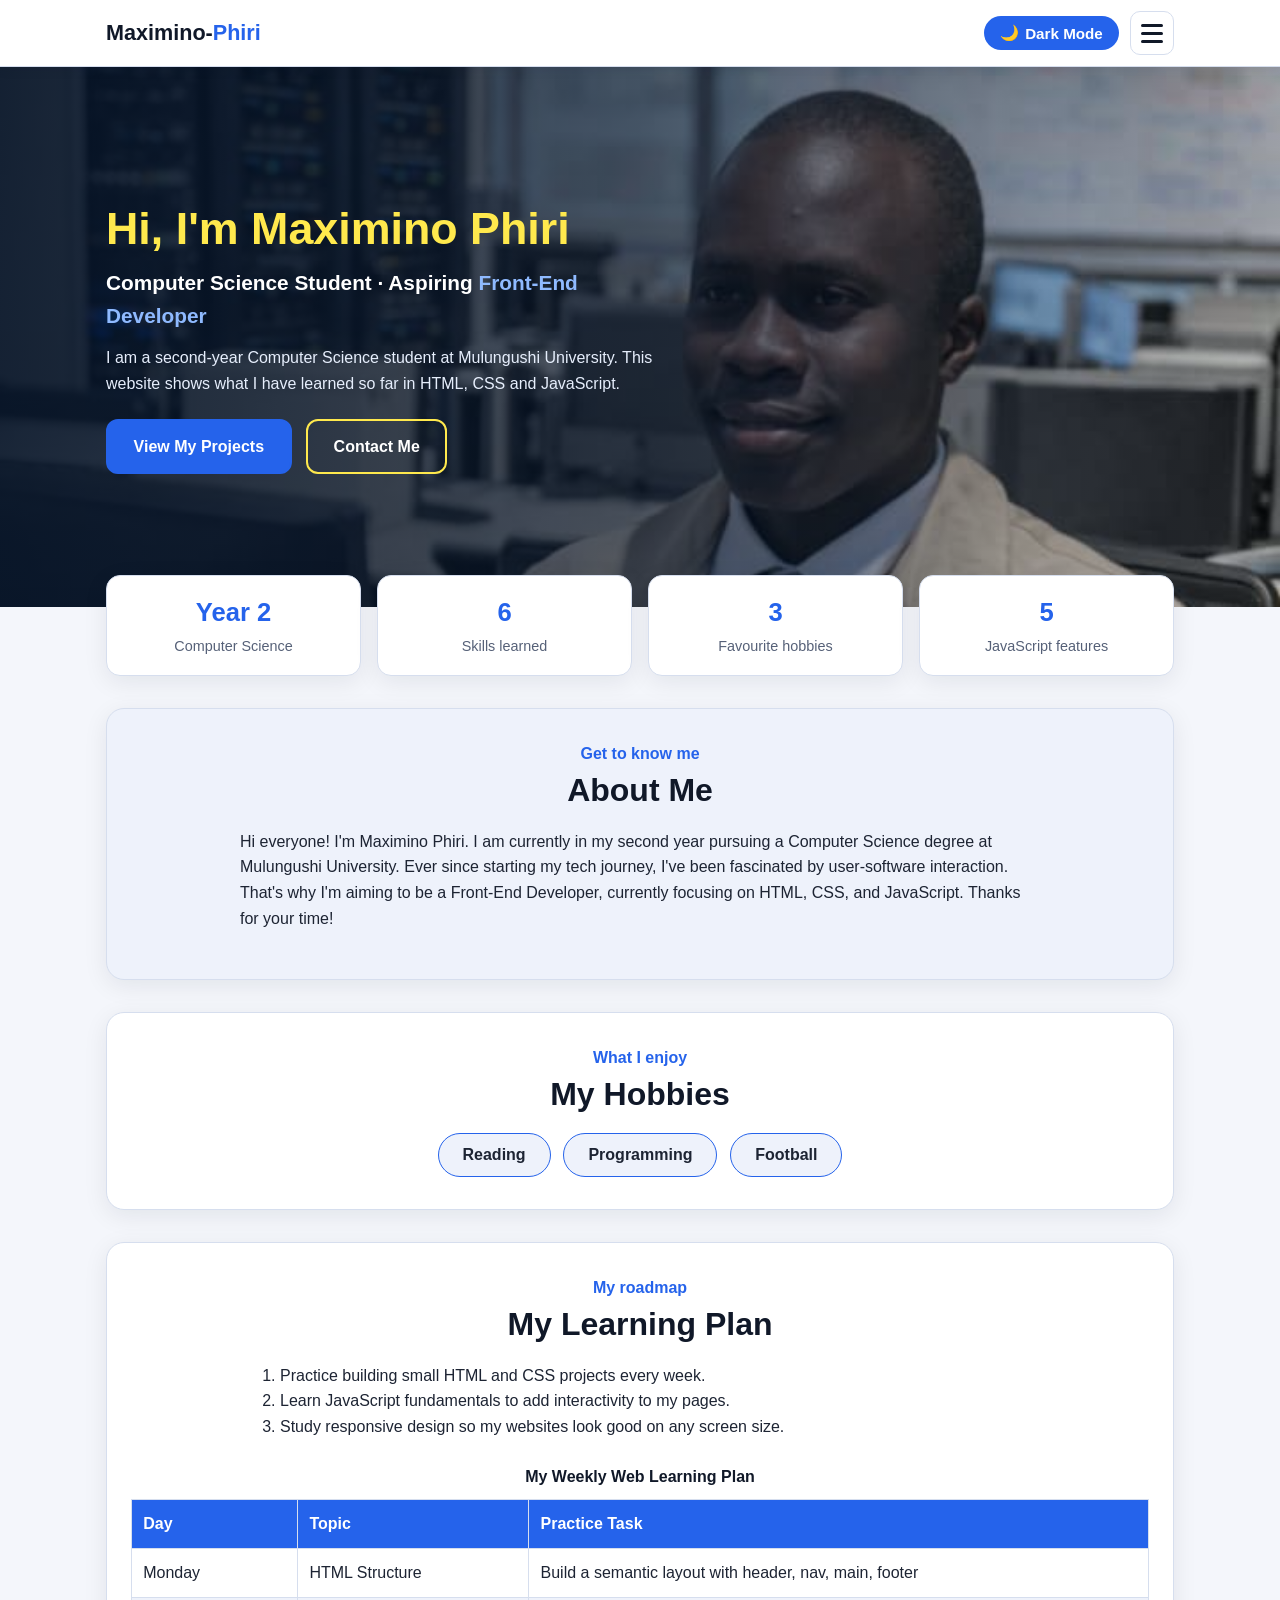
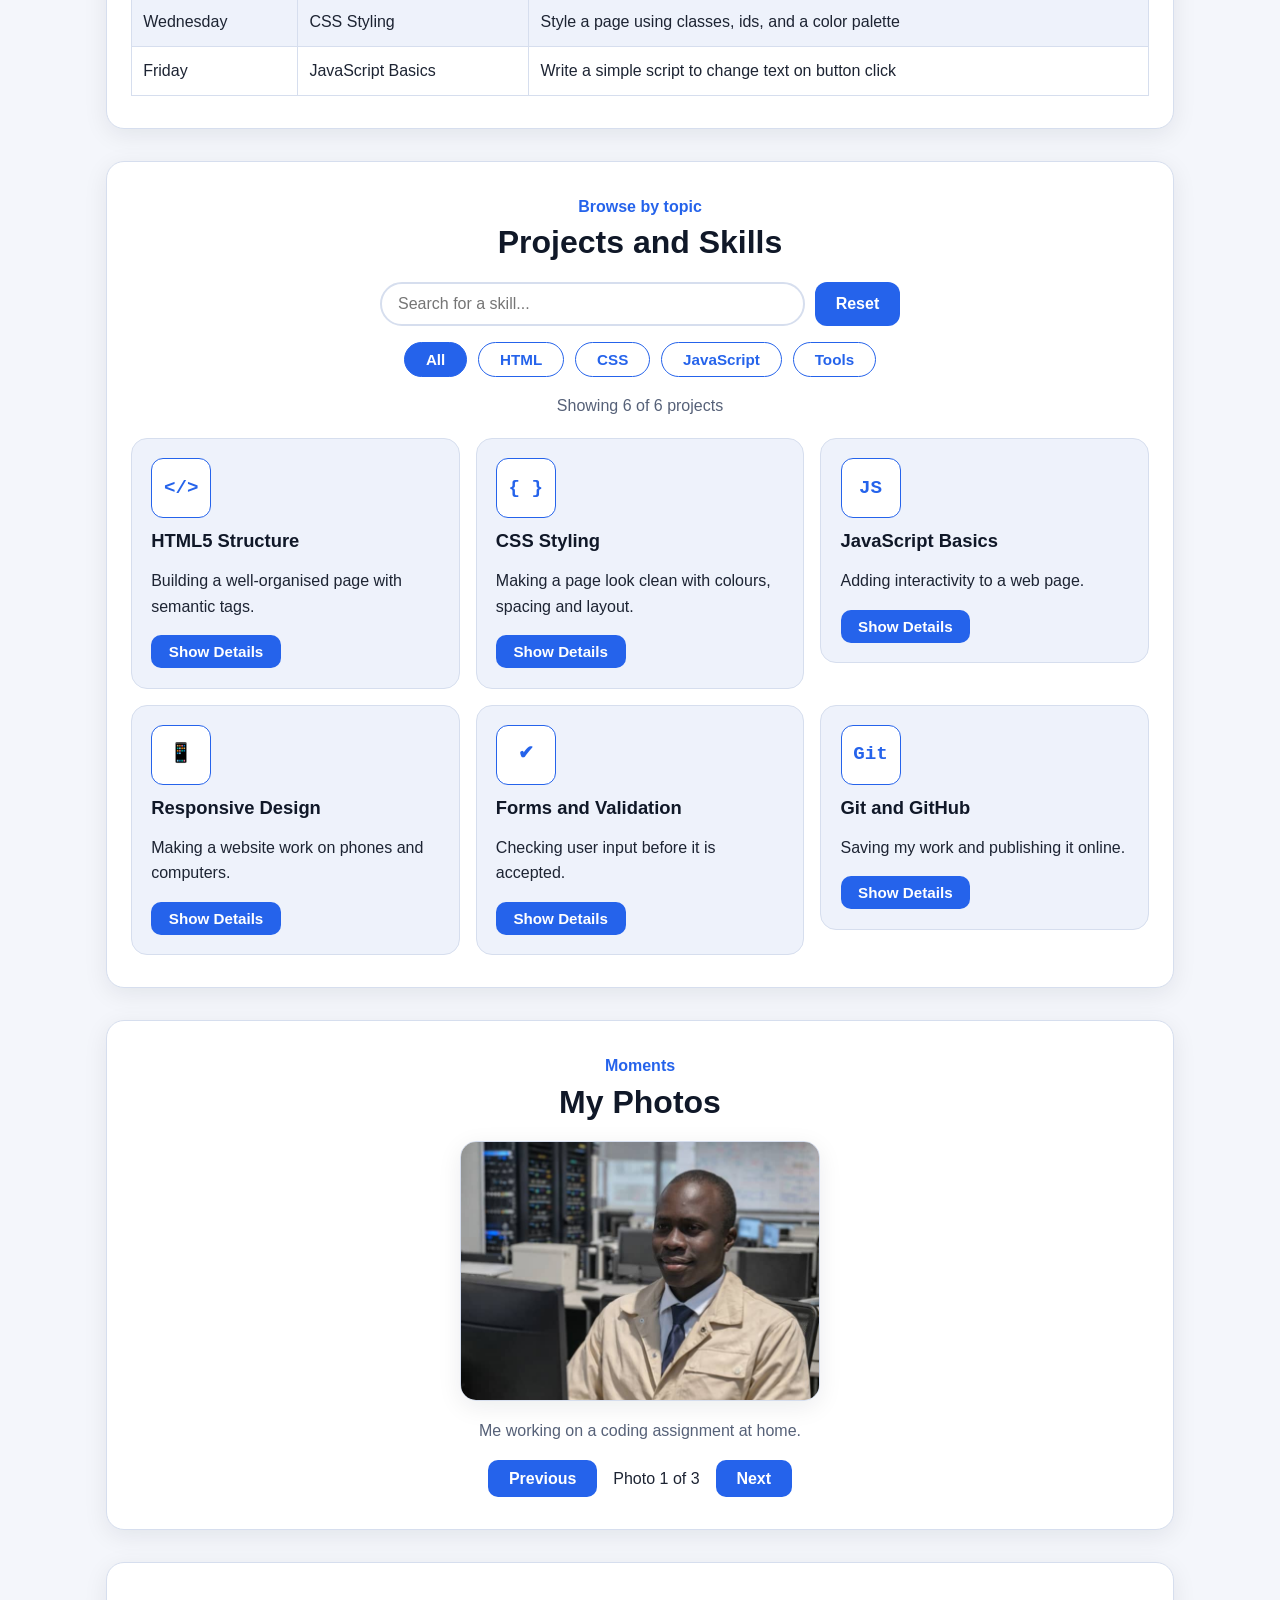
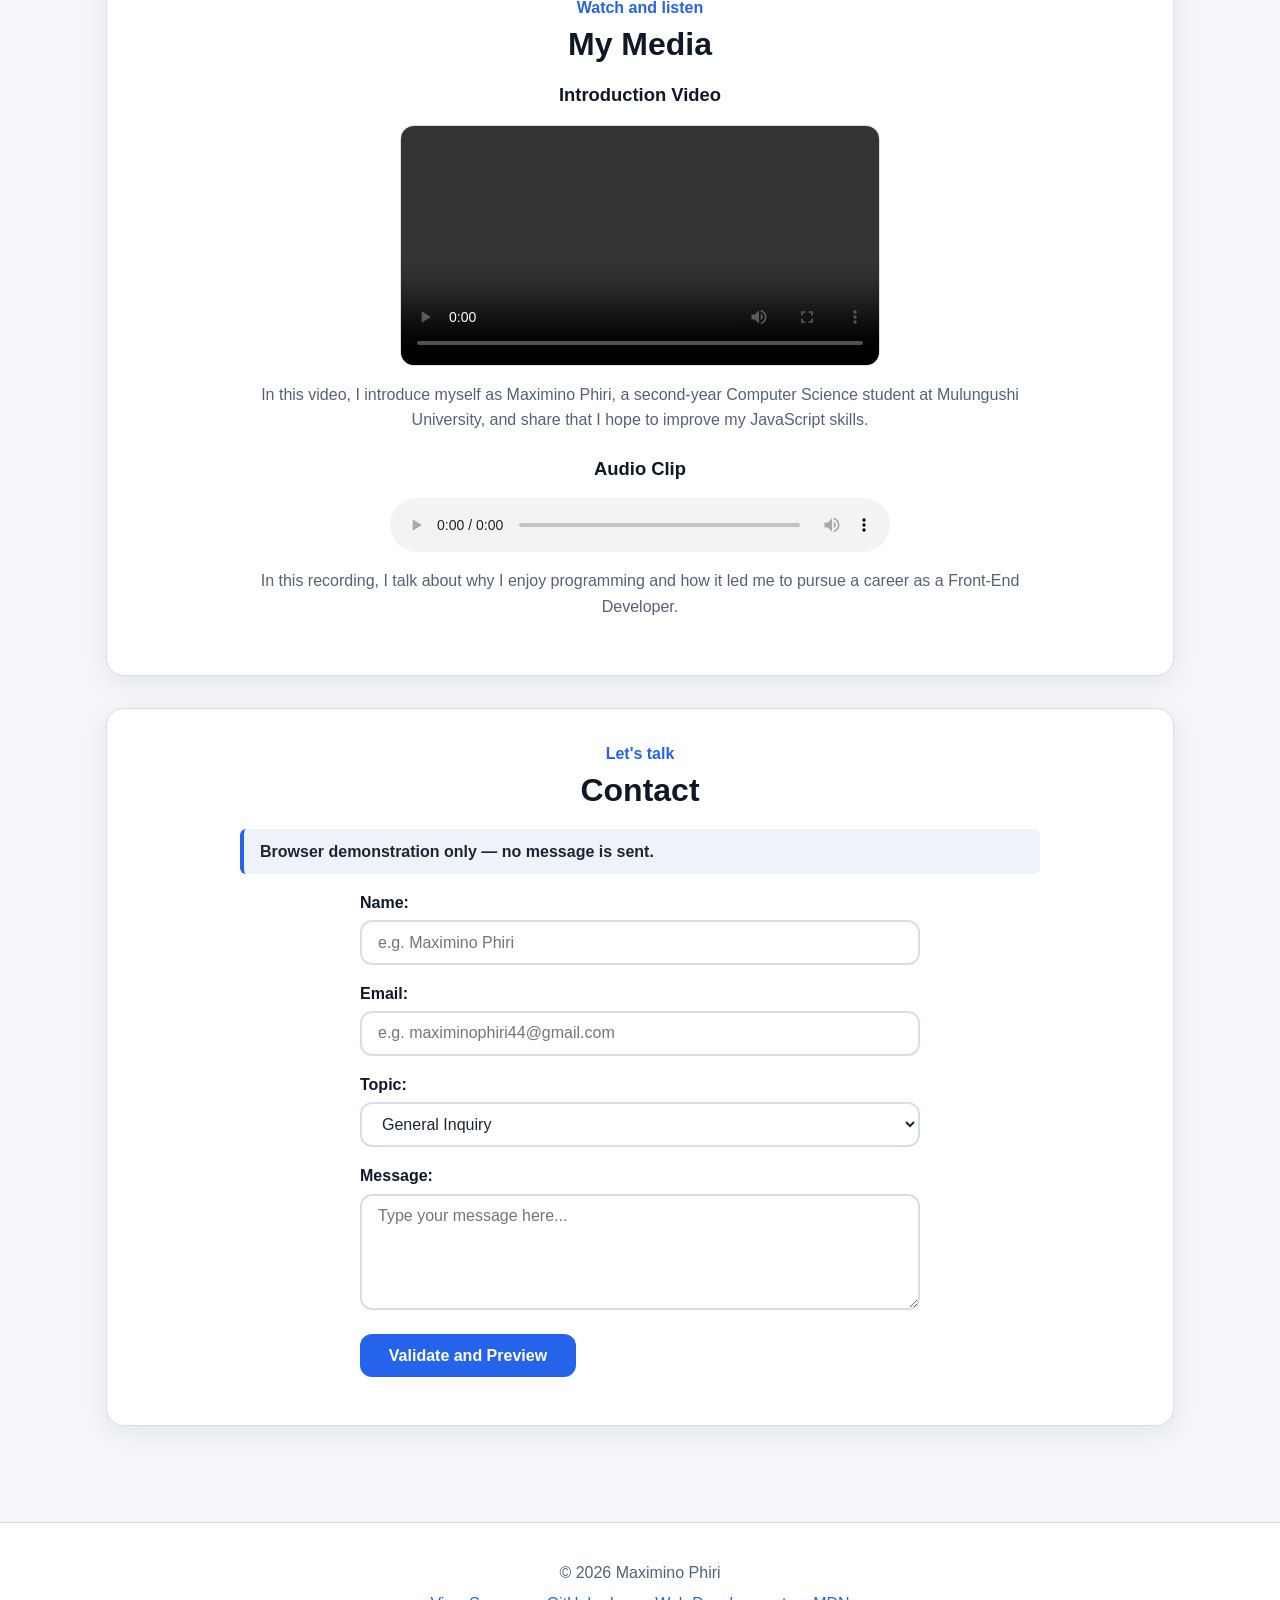
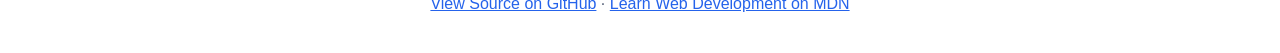
==== commit 51a58b9d: "Restyle site with new header, hero photo and project filter" ====
--- a/index.html
+++ b/index.html
@@ -9,243 +9,316 @@
 </head>
 <body>
     <header class="site-header">
-        <a href="#home" class="brand">MAXIMINO PHIRI</a>
-
-        <nav aria-label="Main navigation">
-            <ul>
-                <li><a href="#home">Home</a></li>
-                <li><a href="#about">About Me</a></li>
-                <li><a href="#hobbies">My Hobbies</a></li>
-                <li><a href="#learning-plan">My Learning Plan</a></li>
-                <li><a href="#projects">Projects</a></li>
-                <li><a href="#photos">My Photos</a></li>
-                <li><a href="#media">My Media</a></li>
-                <li><a href="#contact">Contact</a></li>
-            </ul>
-        </nav>
-
-        <button type="button" id="theme-toggle" class="theme-button" aria-pressed="false">Switch to Light Theme</button>
+        <div class="nav-bar">
+            <a href="#home" class="brand">Maximino-<span>Phiri</span></a>
+
+            <div class="nav-actions">
+                <!-- Dark / light switch -->
+                <button type="button" id="theme-toggle" class="theme-button" aria-label="Switch to dark mode">
+                    <span class="theme-icon" aria-hidden="true">🌙</span>
+                    <span class="theme-label">Dark Mode</span>
+                </button>
+
+                <!-- Menu button in the corner -->
+                <button type="button" id="menu-toggle" class="menu-button" aria-expanded="false" aria-controls="site-menu" aria-label="Open menu">
+                    <span class="bar"></span>
+                    <span class="bar"></span>
+                    <span class="bar"></span>
+                </button>
+            </div>
+
+            <nav id="site-menu" aria-label="Main navigation" hidden>
+                <ul>
+                    <li><a href="#home">Home</a></li>
+                    <li><a href="#about">About Me</a></li>
+                    <li><a href="#hobbies">My Hobbies</a></li>
+                    <li><a href="#learning-plan">My Learning Plan</a></li>
+                    <li><a href="#projects">Projects and Skills</a></li>
+                    <li><a href="#photos">My Photos</a></li>
+                    <li><a href="#media">My Media</a></li>
+                    <li><a href="#contact">Contact</a></li>
+                    <li><a href="https://developer.mozilla.org/en-US/docs/Learn" target="_blank" rel="noopener">Learn Web Development on MDN</a></li>
+                </ul>
+            </nav>
+        </div>
     </header>
 
     <main>
-        <!-- Introductory area -->
+        <!-- Introductory area with your photo as the background -->
         <section id="home" class="hero">
-            <div class="hero-text">
-                <p class="programme">Computer Science · Mulungushi University</p>
-                <h1>Hi! I'm Maximino Phiri, learning to build <span class="accent-text">Front-End Experiences.</span></h1>
-                <p>
-                    I am a second-year Computer Science student. This website shows what I
-                    have learned so far in HTML, CSS and JavaScript.
-                </p>
-                <div class="hero-buttons">
-                    <a href="#projects" class="button-link">View My Projects</a>
-                    <a href="#contact" class="button-link secondary">Contact Me</a>
-                </div>
-            </div>
-
-            <div class="hero-image">
-                <img src="images/photo1.jpeg" alt="Maximino sitting at a desk working on a laptop">
-            </div>
-
-            <div class="stats">
-                <div class="stat"><strong>Year 2</strong><span>Computer Science</span></div>
-                <div class="stat"><strong>3</strong><span>Core web skills</span></div>
-                <div class="stat"><strong>3</strong><span>Favourite hobbies</span></div>
-                <div class="stat"><strong>4</strong><span>JavaScript features</span></div>
+            <div class="hero-inner">
+                <div class="hero-content">
+                    <h1>Hi, I'm Maximino Phiri</h1>
+                    <p class="hero-sub">Computer Science Student · Aspiring <span class="hero-blue">Front-End Developer</span></p>
+                    <p class="hero-text">
+                        I am a second-year Computer Science student at Mulungushi University.
+                        This website shows what I have learned so far in HTML, CSS and JavaScript.
+                    </p>
+                    <div class="hero-buttons">
+                        <a href="#projects" class="button-link">View My Projects</a>
+                        <a href="#contact" class="button-link outline">Contact Me</a>
+                    </div>
+                </div>
             </div>
         </section>
 
-        <section id="about" class="content-section">
-            <h2>About Me</h2>
-            <p>
-                Hi everyone! I'm Maximino Phiri. I am currently in my second year pursuing
-                a Computer Science degree at Mulungushi University. Ever since starting my
-                tech journey, I've been fascinated by user-software interaction. That's why
-                I'm aiming to be a Front-End Developer, currently focusing on HTML, CSS,
-                and JavaScript. Thanks for your time!
-            </p>
-        </section>
-
-        <section id="hobbies" class="content-section">
-            <h2>My Hobbies</h2>
-            <ul class="hobby-list">
-                <li>Reading</li>
-                <li>Programming</li>
-                <li>Football</li>
-            </ul>
-        </section>
-
-        <section id="learning-plan" class="content-section">
-            <h2>My Learning Plan</h2>
-            <ol class="plan-list">
-                <li>Practice building small HTML and CSS projects every week.</li>
-                <li>Learn JavaScript fundamentals to add interactivity to my pages.</li>
-                <li>Study responsive design so my websites look good on any screen size.</li>
-            </ol>
-
-            <div class="table-wrap">
-                <table>
-                    <caption>My Weekly Web Learning Plan</caption>
-                    <thead>
-                        <tr>
-                            <th>Day</th>
-                            <th>Topic</th>
-                            <th>Practice Task</th>
-                        </tr>
-                    </thead>
-                    <tbody>
-                        <tr>
-                            <td>Monday</td>
-                            <td>HTML Structure</td>
-                            <td>Build a semantic layout with header, nav, main, footer</td>
-                        </tr>
-                        <tr>
-                            <td>Wednesday</td>
-                            <td>CSS Styling</td>
-                            <td>Style a page using classes, ids, and a color palette</td>
-                        </tr>
-                        <tr>
-                            <td>Friday</td>
-                            <td>JavaScript Basics</td>
-                            <td>Write a simple script to change text on button click</td>
-                        </tr>
-                    </tbody>
-                </table>
-            </div>
-        </section>
-
-        <!-- Projects and Skills: expandable details -->
-        <section id="projects" class="content-section">
-            <h2>Projects and Skills</h2>
-            <p class="section-intro">Three things I have learned. Use the buttons to open or close the details.</p>
-
-            <div class="project-list">
-                <article class="project-card">
-                    <div class="icon-box" aria-hidden="true">&lt;/&gt;</div>
-                    <h3>HTML5 Structure</h3>
-                    <p>Building a well-organised page with semantic tags.</p>
-                    <button type="button" class="toggle-button" aria-expanded="false" aria-controls="details-html">Show Details</button>
-                    <div id="details-html" class="project-details" hidden>
-                        <p>I can use header, nav, main, section and footer correctly, add images with
-                        descriptive alt text, embed video and audio, and build tables and labelled forms.</p>
-                    </div>
-                </article>
-
-                <article class="project-card">
-                    <div class="icon-box" aria-hidden="true">{ }</div>
-                    <h3>CSS Styling</h3>
-                    <p>Making a page look clean and work on any screen.</p>
-                    <button type="button" class="toggle-button" aria-expanded="false" aria-controls="details-css">Show Details</button>
-                    <div id="details-css" class="project-details" hidden>
-                        <p>I can use element, class and id selectors, control spacing with the box model,
-                        build layouts with Flexbox and Grid, and use media queries to adapt to phones.</p>
-                    </div>
-                </article>
-
-                <article class="project-card">
-                    <div class="icon-box" aria-hidden="true">JS</div>
-                    <h3>JavaScript Basics</h3>
-                    <p>Adding interactivity to a web page.</p>
-                    <button type="button" class="toggle-button" aria-expanded="false" aria-controls="details-js">Show Details</button>
-                    <div id="details-js" class="project-details" hidden>
-                        <p>I can respond to clicks and form submissions, change page content with the DOM,
-                        validate user input, and use functions, variables and arrays.</p>
-                    </div>
-                </article>
-            </div>
-        </section>
-
-        <!-- Photos: gallery viewer -->
-        <section id="photos" class="content-section">
-            <h2>My Photos</h2>
-
-            <div class="gallery">
-                <figure class="gallery-item">
-                    <img src="images/photo1.jpeg" alt="Maximino sitting at a desk working on a laptop">
-                    <figcaption>Me working on a coding assignment at home.</figcaption>
-                </figure>
-
-                <figure class="gallery-item" hidden>
-                    <img src="images/photo2.jpeg" alt="A football pitch at Mulungushi University">
-                    <figcaption>The football pitch where I play with friends on weekends.</figcaption>
-                </figure>
-
-                <figure class="gallery-item" hidden>
-                    <img src="images/photo3.jpeg" alt="A stack of books on a study desk">
-                    <figcaption>Some of the books I enjoy reading in my free time.</figcaption>
-                </figure>
-            </div>
-
-            <div class="gallery-controls">
-                <button type="button" id="prev-photo">Previous</button>
-                <span id="photo-counter" aria-live="polite">Photo 1 of 3</span>
-                <button type="button" id="next-photo">Next</button>
-            </div>
-        </section>
-
-        <section id="media" class="content-section">
-            <h2>My Media</h2>
-
-            <div class="media-item">
-                <h3>Introduction Video</h3>
-                <video controls preload="metadata">
-                    <source src="videos/intro.mp4" type="video/mp4">
-                    Your browser does not support the video tag.
-                </video>
-                <p>In this video, I introduce myself as Maximino Phiri, a second-year Computer Science
-                student at Mulungushi University, and share that I hope to improve my JavaScript skills.</p>
-            </div>
-
-            <div class="media-item">
-                <h3>Audio Clip</h3>
-                <audio controls preload="metadata">
-                    <source src="videos/voice.mp3" type="audio/mpeg">
-                    Your browser does not support the audio tag.
-                </audio>
-                <p>In this recording, I talk about why I enjoy programming and how it led me to pursue
-                a career as a Front-End Developer.</p>
-            </div>
-        </section>
-
-        <section id="contact" class="content-section">
-            <h2>Contact</h2>
-            <p class="demo-note"><strong>Browser demonstration only — no message is sent.</strong></p>
-
-            <form id="contact-form" action="#" novalidate>
-                <div>
-                    <label for="name">Name:</label>
-                    <input type="text" id="name" name="name" placeholder="e.g. Maximino Phiri" required>
-                    <span class="error-message" id="name-error" role="alert"></span>
-                </div>
-
-                <div>
-                    <label for="email">Email:</label>
-                    <input type="email" id="email" name="email" placeholder="e.g. maximinophiri44@gmail.com" required>
-                    <span class="error-message" id="email-error" role="alert"></span>
-                </div>
-
-                <div>
-                    <label for="topic">Topic:</label>
-                    <select id="topic" name="topic">
-                        <option value="General Inquiry">General Inquiry</option>
-                        <option value="Feedback">Feedback</option>
-                        <option value="Collaboration">Collaboration</option>
-                    </select>
-                </div>
-
-                <div>
-                    <label for="message">Message:</label>
-                    <textarea id="message" name="message" rows="5" placeholder="Type your message here..." required></textarea>
-                    <span class="error-message" id="message-error" role="alert"></span>
-                </div>
-
-                <div>
-                    <button type="submit">Validate and Preview</button>
-                </div>
-            </form>
-
-            <div id="form-preview" class="form-preview" aria-live="polite" hidden></div>
-        </section>
+        <div class="container">
+            <!-- Quick facts -->
+            <section class="stats" aria-label="Quick facts">
+                <div class="stat"><strong>Year 2</strong><span>Computer Science</span></div>
+                <div class="stat"><strong>6</strong><span>Skills learned</span></div>
+                <div class="stat"><strong>3</strong><span>Favourite hobbies</span></div>
+                <div class="stat"><strong>5</strong><span>JavaScript features</span></div>
+            </section>
+
+            <section id="about" class="content-section">
+                <p class="eyebrow">Get to know me</p>
+                <h2>About Me</h2>
+                <p>
+                    Hi everyone! I'm Maximino Phiri. I am currently in my second year pursuing
+                    a Computer Science degree at Mulungushi University. Ever since starting my
+                    tech journey, I've been fascinated by user-software interaction. That's why
+                    I'm aiming to be a Front-End Developer, currently focusing on HTML, CSS,
+                    and JavaScript. Thanks for your time!
+                </p>
+            </section>
+
+            <section id="hobbies" class="content-section">
+                <p class="eyebrow">What I enjoy</p>
+                <h2>My Hobbies</h2>
+                <ul class="hobby-list">
+                    <li>Reading</li>
+                    <li>Programming</li>
+                    <li>Football</li>
+                </ul>
+            </section>
+
+            <section id="learning-plan" class="content-section">
+                <p class="eyebrow">My roadmap</p>
+                <h2>My Learning Plan</h2>
+                <ol class="plan-list">
+                    <li>Practice building small HTML and CSS projects every week.</li>
+                    <li>Learn JavaScript fundamentals to add interactivity to my pages.</li>
+                    <li>Study responsive design so my websites look good on any screen size.</li>
+                </ol>
+
+                <div class="table-wrap">
+                    <table>
+                        <caption>My Weekly Web Learning Plan</caption>
+                        <thead>
+                            <tr>
+                                <th>Day</th>
+                                <th>Topic</th>
+                                <th>Practice Task</th>
+                            </tr>
+                        </thead>
+                        <tbody>
+                            <tr>
+                                <td>Monday</td>
+                                <td>HTML Structure</td>
+                                <td>Build a semantic layout with header, nav, main, footer</td>
+                            </tr>
+                            <tr>
+                                <td>Wednesday</td>
+                                <td>CSS Styling</td>
+                                <td>Style a page using classes, ids, and a color palette</td>
+                            </tr>
+                            <tr>
+                                <td>Friday</td>
+                                <td>JavaScript Basics</td>
+                                <td>Write a simple script to change text on button click</td>
+                            </tr>
+                        </tbody>
+                    </table>
+                </div>
+            </section>
+
+            <!-- Projects and Skills: search, category filter and expandable details -->
+            <section id="projects" class="content-section">
+                <p class="eyebrow">Browse by topic</p>
+                <h2>Projects and Skills</h2>
+
+                <div class="search-box">
+                    <label for="project-search" class="sr-only">Search projects and skills</label>
+                    <input type="search" id="project-search" placeholder="Search for a skill...">
+                    <button type="button" id="reset-filters" class="reset-button">Reset</button>
+                </div>
+
+                <div class="filter-bar" role="group" aria-label="Filter by category">
+                    <button type="button" class="pill" data-filter="all" aria-pressed="true">All</button>
+                    <button type="button" class="pill" data-filter="html" aria-pressed="false">HTML</button>
+                    <button type="button" class="pill" data-filter="css" aria-pressed="false">CSS</button>
+                    <button type="button" class="pill" data-filter="javascript" aria-pressed="false">JavaScript</button>
+                    <button type="button" class="pill" data-filter="tools" aria-pressed="false">Tools</button>
+                </div>
+
+                <p id="filter-status" class="section-intro" aria-live="polite">Showing 6 of 6 projects</p>
+                <p id="no-results" class="no-results" hidden>No projects match your search. Try a different word or press Reset.</p>
+
+                <div class="project-list">
+                    <article class="project-card" data-category="html">
+                        <div class="icon-box" aria-hidden="true">&lt;/&gt;</div>
+                        <h3>HTML5 Structure</h3>
+                        <p class="project-summary">Building a well-organised page with semantic tags.</p>
+                        <button type="button" class="toggle-button" aria-expanded="false" aria-controls="details-html">Show Details</button>
+                        <div id="details-html" class="project-details" hidden>
+                            <p>I can use header, nav, main, section and footer correctly, add images with
+                            descriptive alt text, embed video and audio, and build tables.</p>
+                        </div>
+                    </article>
+
+                    <article class="project-card" data-category="css">
+                        <div class="icon-box" aria-hidden="true">{ }</div>
+                        <h3>CSS Styling</h3>
+                        <p class="project-summary">Making a page look clean with colours, spacing and layout.</p>
+                        <button type="button" class="toggle-button" aria-expanded="false" aria-controls="details-css">Show Details</button>
+                        <div id="details-css" class="project-details" hidden>
+                            <p>I can use element, class and id selectors, control spacing with the box model,
+                            and build layouts with Flexbox and Grid.</p>
+                        </div>
+                    </article>
+
+                    <article class="project-card" data-category="javascript">
+                        <div class="icon-box" aria-hidden="true">JS</div>
+                        <h3>JavaScript Basics</h3>
+                        <p class="project-summary">Adding interactivity to a web page.</p>
+                        <button type="button" class="toggle-button" aria-expanded="false" aria-controls="details-js">Show Details</button>
+                        <div id="details-js" class="project-details" hidden>
+                            <p>I can respond to clicks, change page content with the DOM,
+                            and use functions, variables, events and arrays.</p>
+                        </div>
+                    </article>
+
+                    <article class="project-card" data-category="css">
+                        <div class="icon-box" aria-hidden="true">📱</div>
+                        <h3>Responsive Design</h3>
+                        <p class="project-summary">Making a website work on phones and computers.</p>
+                        <button type="button" class="toggle-button" aria-expanded="false" aria-controls="details-responsive">Show Details</button>
+                        <div id="details-responsive" class="project-details" hidden>
+                            <p>I use the viewport meta tag, flexible images and videos, and media queries
+                            so the layout adjusts to narrow screens.</p>
+                        </div>
+                    </article>
+
+                    <article class="project-card" data-category="html javascript">
+                        <div class="icon-box" aria-hidden="true">✔</div>
+                        <h3>Forms and Validation</h3>
+                        <p class="project-summary">Checking user input before it is accepted.</p>
+                        <button type="button" class="toggle-button" aria-expanded="false" aria-controls="details-forms">Show Details</button>
+                        <div id="details-forms" class="project-details" hidden>
+                            <p>I build labelled form controls and use JavaScript to reject empty or
+                            badly formatted input and show clear error messages.</p>
+                        </div>
+                    </article>
+
+                    <article class="project-card" data-category="tools">
+                        <div class="icon-box" aria-hidden="true">Git</div>
+                        <h3>Git and GitHub</h3>
+                        <p class="project-summary">Saving my work and publishing it online.</p>
+                        <button type="button" class="toggle-button" aria-expanded="false" aria-controls="details-git">Show Details</button>
+                        <div id="details-git" class="project-details" hidden>
+                            <p>I commit and push my code to GitHub and deploy it as a live website
+                            on Render.</p>
+                        </div>
+                    </article>
+                </div>
+            </section>
+
+            <!-- Photos: gallery viewer -->
+            <section id="photos" class="content-section">
+                <p class="eyebrow">Moments</p>
+                <h2>My Photos</h2>
+
+                <div class="gallery">
+                    <figure class="gallery-item">
+                        <img src="images/photo1.jpeg" alt="Maximino sitting at a desk working on a laptop">
+                        <figcaption>Me working on a coding assignment at home.</figcaption>
+                    </figure>
+
+                    <figure class="gallery-item" hidden>
+                        <img src="images/photo2.jpeg" alt="A football pitch at Mulungushi University">
+                        <figcaption>The football pitch where I play with friends on weekends.</figcaption>
+                    </figure>
+
+                    <figure class="gallery-item" hidden>
+                        <img src="images/photo3.jpeg" alt="A stack of books on a study desk">
+                        <figcaption>Some of the books I enjoy reading in my free time.</figcaption>
+                    </figure>
+                </div>
+
+                <div class="gallery-controls">
+                    <button type="button" id="prev-photo">Previous</button>
+                    <span id="photo-counter" aria-live="polite">Photo 1 of 3</span>
+                    <button type="button" id="next-photo">Next</button>
+                </div>
+            </section>
+
+            <section id="media" class="content-section">
+                <p class="eyebrow">Watch and listen</p>
+                <h2>My Media</h2>
+
+                <div class="media-item">
+                    <h3>Introduction Video</h3>
+                    <video controls preload="metadata">
+                        <source src="videos/intro.mp4" type="video/mp4">
+                        Your browser does not support the video tag.
+                    </video>
+                    <p>In this video, I introduce myself as Maximino Phiri, a second-year Computer Science
+                    student at Mulungushi University, and share that I hope to improve my JavaScript skills.</p>
+                </div>
+
+                <div class="media-item">
+                    <h3>Audio Clip</h3>
+                    <audio controls preload="metadata">
+                        <source src="videos/voice.mp3" type="audio/mpeg">
+                        Your browser does not support the audio tag.
+                    </audio>
+                    <p>In this recording, I talk about why I enjoy programming and how it led me to pursue
+                    a career as a Front-End Developer.</p>
+                </div>
+            </section>
+
+            <section id="contact" class="content-section">
+                <p class="eyebrow">Let's talk</p>
+                <h2>Contact</h2>
+                <p class="demo-note"><strong>Browser demonstration only — no message is sent.</strong></p>
+
+                <form id="contact-form" action="#" novalidate>
+                    <div>
+                        <label for="name">Name:</label>
+                        <input type="text" id="name" name="name" placeholder="e.g. Maximino Phiri" required>
+                        <span class="error-message" id="name-error" role="alert"></span>
+                    </div>
+
+                    <div>
+                        <label for="email">Email:</label>
+                        <input type="email" id="email" name="email" placeholder="e.g. maximinophiri44@gmail.com" required>
+                        <span class="error-message" id="email-error" role="alert"></span>
+                    </div>
+
+                    <div>
+                        <label for="topic">Topic:</label>
+                        <select id="topic" name="topic">
+                            <option value="General Inquiry">General Inquiry</option>
+                            <option value="Feedback">Feedback</option>
+                            <option value="Collaboration">Collaboration</option>
+                        </select>
+                    </div>
+
+                    <div>
+                        <label for="message">Message:</label>
+                        <textarea id="message" name="message" rows="5" placeholder="Type your message here..." required></textarea>
+                        <span class="error-message" id="message-error" role="alert"></span>
+                    </div>
+
+                    <div>
+                        <button type="submit">Validate and Preview</button>
+                    </div>
+                </form>
+
+                <div id="form-preview" class="form-preview" aria-live="polite" hidden></div>
+            </section>
+        </div>
     </main>
 
     <footer>
--- a/css/styles.css
+++ b/css/styles.css
@@ -1,40 +1,41 @@
-/* ===== Colour palette (dark blue is the default theme) ===== */
+/* ===== Colour palette (light is the default, like the design) ===== */
 :root {
-    --bg: #060b17;
-    --bg-glow: rgba(37, 99, 235, 0.22);
-    --surface: #0d1730;
-    --surface-2: #132244;
-    --border: #1f3560;
-    --text: #e8eefb;
-    --muted: #a9b8d4;
-    --heading: #ffffff;
-    --accent: #2563eb;
-    --accent-hover: #1e4fd0;
-    --accent-text: #6ea1ff;
-    --on-accent: #ffffff;
-    --input-bg: #0a1226;
-    --error: #ff8a80;
-    --success-bg: #0f2a24;
-    --glow: 0 0 40px rgba(37, 99, 235, 0.35);
-}
-
-/* Light theme: JavaScript adds this class to <body> */
-body.light-theme {
-    --bg: #f1f5fb;
-    --bg-glow: rgba(29, 78, 216, 0.08);
+    --bg: #f4f6fb;
+    --header-bg: #ffffff;
     --surface: #ffffff;
-    --surface-2: #eaf1fc;
-    --border: #c9d6ea;
-    --text: #17233a;
-    --muted: #46556f;
-    --heading: #0f2447;
-    --accent: #1d4ed8;
-    --accent-hover: #1e40af;
-    --accent-text: #1d4ed8;
+    --surface-2: #eef2fb;
+    --border: #d6deee;
+    --text: #1d2433;
+    --muted: #566178;
+    --heading: #101828;
+    --primary: #2563eb;
+    --primary-hover: #1d4ed8;
+    --on-primary: #ffffff;
+    --accent-text: #2563eb;
     --input-bg: #ffffff;
     --error: #b00020;
-    --success-bg: #e6f4ea;
-    --glow: 0 4px 20px rgba(29, 78, 216, 0.18);
+    --success-bg: #e8f5ec;
+    --shadow: 0 6px 24px rgba(16, 24, 40, 0.08);
+}
+
+/* Dark theme: JavaScript adds this class to <body> */
+body.dark-theme {
+    --bg: #0e1320;
+    --header-bg: #121a2b;
+    --surface: #172033;
+    --surface-2: #1e2a42;
+    --border: #2b3958;
+    --text: #e6ebf5;
+    --muted: #aab5cc;
+    --heading: #ffffff;
+    --primary: #2563eb;
+    --primary-hover: #1d4ed8;
+    --on-primary: #ffffff;
+    --accent-text: #7fadff;
+    --input-bg: #0f1626;
+    --error: #ff8a80;
+    --success-bg: #12301f;
+    --shadow: 0 6px 24px rgba(0, 0, 0, 0.4);
 }
 
 /* ===== Base styles (element selectors) ===== */
@@ -47,7 +48,7 @@
 }
 
 html {
-    scroll-padding-top: 6rem;
+    scroll-padding-top: 5rem;
 }
 
 body {
@@ -55,7 +56,6 @@
     font-family: 'Segoe UI', Arial, sans-serif;
     line-height: 1.6;
     color: var(--text);
-    background: radial-gradient(circle at 20% 0%, var(--bg-glow), transparent 45%), var(--bg);
     background-color: var(--bg);
 }
 
@@ -65,9 +65,9 @@
 }
 
 h2 {
-    font-size: 1.8rem;
+    font-size: 2rem;
     text-align: center;
-    margin: 0 0 1rem 0;
+    margin: 0 0 1.2rem 0;
 }
 
 h3 {
@@ -89,6 +89,16 @@
 
 video, audio {
     max-width: 100%;
+}
+
+/* Text only for screen readers (labels for the search box) */
+.sr-only {
+    position: absolute;
+    width: 1px;
+    height: 1px;
+    overflow: hidden;
+    clip: rect(0, 0, 0, 0);
+    white-space: nowrap;
 }
 
 /* Visible keyboard focus everywhere */
@@ -101,80 +111,241 @@
     outline-offset: 2px;
 }
 
-/* ===== Top bar (header + navigation) ===== */
+/* ===== Header, theme button and corner menu ===== */
 .site-header {
     position: sticky;
-    top: 0.75rem;
-    z-index: 10;
-    width: calc(100% - 2rem);
+    top: 0;
+    z-index: 100;
+    background-color: var(--header-bg);
+    border-bottom: 1px solid var(--border);
+    box-shadow: 0 2px 12px rgba(16, 24, 40, 0.08);
+}
+
+.nav-bar {
+    position: relative;
     max-width: 1100px;
-    margin: 0.75rem auto 0 auto;
-    padding: 0.6rem 1rem 0.6rem 1.4rem;
+    margin: 0 auto;
+    padding: 0.7rem 1rem;
     display: flex;
     align-items: center;
     justify-content: space-between;
     gap: 1rem;
+}
+
+.brand {
+    font-size: 1.35rem;
+    font-weight: 800;
+    color: var(--heading);
+    text-decoration: none;
+    white-space: nowrap;
+}
+
+.brand span {
+    color: var(--accent-text);
+}
+
+.nav-actions {
+    display: flex;
+    align-items: center;
+    gap: 0.7rem;
+}
+
+.theme-button {
+    display: inline-flex;
+    align-items: center;
+    gap: 0.4rem;
+    background-color: var(--primary);
+    color: var(--on-primary);
+    border: none;
+    padding: 0.5rem 1rem;
+    border-radius: 999px;
+    font-size: 0.95rem;
+    font-weight: 700;
+    cursor: pointer;
+}
+
+.theme-button:hover {
+    background-color: var(--primary-hover);
+}
+
+.menu-button {
+    width: 44px;
+    height: 44px;
+    display: flex;
+    flex-direction: column;
+    align-items: center;
+    justify-content: center;
+    gap: 5px;
+    background-color: transparent;
+    border: 1px solid var(--border);
+    border-radius: 10px;
+    cursor: pointer;
+}
+
+.menu-button:hover {
+    background-color: var(--surface-2);
+}
+
+.menu-button .bar {
+    display: block;
+    width: 22px;
+    height: 3px;
+    background-color: var(--heading);
+    border-radius: 2px;
+}
+
+/* The dropdown menu opens in the corner under the menu button */
+#site-menu {
+    position: absolute;
+    top: 100%;
+    right: 1rem;
+    width: 270px;
+    max-width: calc(100vw - 2rem);
     background-color: var(--surface);
     border: 1px solid var(--border);
-    border-radius: 18px;
-    box-shadow: var(--glow);
-}
-
-.brand {
-    color: var(--heading);
-    font-weight: 800;
-    letter-spacing: 0.08em;
-    text-decoration: none;
-    white-space: nowrap;
-}
-
-nav ul {
+    border-radius: 14px;
+    box-shadow: var(--shadow);
+    padding: 0.5rem;
+    z-index: 200;
+}
+
+#site-menu ul {
     list-style: none;
     margin: 0;
     padding: 0;
+}
+
+#site-menu a {
+    display: block;
+    color: var(--text);
+    text-decoration: none;
+    font-weight: 600;
+    padding: 0.7rem 1rem;
+    border-radius: 10px;
+}
+
+#site-menu a:hover,
+#site-menu a:focus {
+    background-color: var(--surface-2);
+    color: var(--accent-text);
+}
+
+/* ===== Hero with your photo as the background ===== */
+.hero {
+    min-height: 540px;
+    display: flex;
+    align-items: center;
+    color: #ffffff;
+    background-color: #0b2540;
+    background-image:
+        linear-gradient(90deg, rgba(6, 20, 40, 0.9) 0%, rgba(6, 20, 40, 0.65) 50%, rgba(6, 20, 40, 0.15) 100%),
+        url("../images/photo1.jpeg");
+    background-size: cover;
+    background-position: 70% 20%;
+    background-repeat: no-repeat;
+}
+
+.hero-inner {
+    width: 100%;
+    max-width: 1100px;
+    margin: 0 auto;
+    padding: 3rem 1rem;
+}
+
+.hero-content {
+    max-width: 560px;
+}
+
+.hero h1 {
+    color: #ffe94d;
+    font-size: 2.8rem;
+    margin: 0 0 0.6rem 0;
+}
+
+.hero-sub {
+    font-size: 1.3rem;
+    font-weight: 700;
+    margin: 0 0 0.8rem 0;
+}
+
+.hero-blue {
+    color: #8fbaff;
+}
+
+.hero-text {
+    color: #e6eefc;
+    margin: 0 0 1.4rem 0;
+}
+
+.hero-buttons {
     display: flex;
     flex-wrap: wrap;
-    justify-content: center;
-    gap: 0.2rem;
-}
-
-nav a {
+    gap: 0.9rem;
+}
+
+.button-link {
     display: inline-block;
-    color: var(--muted);
+    background-color: var(--primary);
+    color: #ffffff;
+    font-weight: 700;
     text-decoration: none;
-    font-size: 0.9rem;
-    font-weight: 600;
-    padding: 0.35rem 0.7rem;
-    border-radius: 8px;
-}
-
-nav a:hover,
-nav a:focus {
-    color: var(--heading);
-    background-color: var(--surface-2);
-}
-
-.theme-button {
-    background-color: var(--accent);
-    color: var(--on-accent);
-    border: none;
-    padding: 0.5rem 1rem;
-    border-radius: 999px;
-    font-size: 0.9rem;
-    font-weight: 600;
-    cursor: pointer;
-    white-space: nowrap;
-}
-
-.theme-button:hover {
-    background-color: var(--accent-hover);
-}
-
-/* ===== Main layout ===== */
-main {
+    padding: 0.8rem 1.6rem;
+    border-radius: 12px;
+    border: 2px solid var(--primary);
+}
+
+.button-link:hover,
+.button-link:focus {
+    background-color: var(--primary-hover);
+    border-color: var(--primary-hover);
+}
+
+.button-link.outline {
+    background-color: transparent;
+    border-color: #ffe94d;
+}
+
+.button-link.outline:hover,
+.button-link.outline:focus {
+    background-color: rgba(255, 233, 77, 0.18);
+    border-color: #ffe94d;
+}
+
+/* ===== Page container ===== */
+.container {
     max-width: 1100px;
     margin: 0 auto;
     padding: 1rem;
+}
+
+/* Quick facts tiles overlap the bottom of the hero */
+.stats {
+    display: grid;
+    grid-template-columns: repeat(4, 1fr);
+    gap: 1rem;
+    margin-top: -3rem;
+    position: relative;
+    z-index: 2;
+}
+
+.stat {
+    background-color: var(--surface);
+    border: 1px solid var(--border);
+    border-radius: 14px;
+    padding: 1rem;
+    text-align: center;
+    box-shadow: var(--shadow);
+}
+
+.stat strong {
+    display: block;
+    font-size: 1.6rem;
+    color: var(--accent-text);
+}
+
+.stat span {
+    color: var(--muted);
+    font-size: 0.9rem;
 }
 
 /* Class selector: every section card */
@@ -183,7 +354,8 @@
     padding: 2rem 1.5rem;
     margin: 2rem 0;
     border: 1px solid var(--border);
-    border-radius: 20px;
+    border-radius: 18px;
+    box-shadow: var(--shadow);
 }
 
 .content-section > p {
@@ -191,115 +363,22 @@
     margin-right: auto;
 }
 
-/* ID selector: special glow for the About section */
+/* ID selector: About section has its own colour */
 #about {
     background-color: var(--surface-2);
-    box-shadow: var(--glow);
+}
+
+.eyebrow {
+    text-align: center;
+    color: var(--accent-text);
+    font-weight: 600;
+    margin-top: 0;
+    margin-bottom: 0.2rem;
 }
 
 .section-intro {
     text-align: center;
     color: var(--muted);
-}
-
-/* ===== Hero ===== */
-.hero {
-    display: grid;
-    grid-template-columns: 1.1fr 0.9fr;
-    gap: 2rem;
-    align-items: center;
-    padding: 2.5rem 0.5rem 0.5rem 0.5rem;
-}
-
-.hero h1 {
-    font-size: 2.6rem;
-    margin: 0.5rem 0 1rem 0;
-}
-
-.accent-text {
-    color: var(--accent-text);
-    font-style: italic;
-}
-
-.programme {
-    color: var(--accent-text);
-    font-weight: 700;
-    margin: 0;
-}
-
-.hero-buttons {
-    display: flex;
-    flex-wrap: wrap;
-    gap: 0.8rem;
-    margin-top: 1.2rem;
-}
-
-.button-link {
-    display: inline-block;
-    background-color: var(--accent);
-    color: var(--on-accent);
-    font-weight: 700;
-    text-decoration: none;
-    padding: 0.8rem 1.6rem;
-    border-radius: 999px;
-    border: 2px solid var(--accent);
-}
-
-.button-link:hover,
-.button-link:focus {
-    background-color: var(--accent-hover);
-    border-color: var(--accent-hover);
-    box-shadow: var(--glow);
-}
-
-.button-link.secondary {
-    background-color: transparent;
-    color: var(--heading);
-    border-color: var(--border);
-}
-
-.button-link.secondary:hover,
-.button-link.secondary:focus {
-    background-color: var(--surface-2);
-    border-color: var(--accent-text);
-}
-
-.hero-image img {
-    display: block;
-    width: 100%;
-    max-height: 420px;
-    object-fit: cover;
-    border-radius: 24px;
-    border: 1px solid var(--border);
-    box-shadow: var(--glow);
-}
-
-/* Quick-fact tiles */
-.stats {
-    grid-column: 1 / -1;
-    display: grid;
-    grid-template-columns: repeat(4, 1fr);
-    gap: 1rem;
-    margin-top: 1rem;
-}
-
-.stat {
-    background-color: var(--surface);
-    border: 1px solid var(--border);
-    border-radius: 14px;
-    padding: 1rem;
-    text-align: center;
-}
-
-.stat strong {
-    display: block;
-    font-size: 1.6rem;
-    color: var(--accent-text);
-}
-
-.stat span {
-    color: var(--muted);
-    font-size: 0.9rem;
 }
 
 /* ===== Hobbies and learning plan ===== */
@@ -315,9 +394,9 @@
 
 .hobby-list li {
     background-color: var(--surface-2);
-    border: 1px solid var(--border);
+    border: 1.5px solid var(--primary);
     border-radius: 999px;
-    padding: 0.5rem 1.4rem;
+    padding: 0.5rem 1.5rem;
     font-weight: 600;
 }
 
@@ -348,20 +427,83 @@
 }
 
 th {
-    background-color: var(--accent);
-    color: var(--on-accent);
+    background-color: var(--primary);
+    color: var(--on-primary);
 }
 
 tr:nth-child(even) {
     background-color: var(--surface-2);
 }
 
-/* ===== Projects and Skills cards ===== */
+/* ===== Search box and category pills ===== */
+.search-box {
+    display: flex;
+    gap: 0.6rem;
+    max-width: 520px;
+    margin: 0 auto 1rem auto;
+}
+
+.search-box input {
+    flex: 1;
+    min-width: 0;
+}
+
+.reset-button {
+    background-color: var(--primary);
+    color: var(--on-primary);
+    border: none;
+    padding: 0.6rem 1.3rem;
+    border-radius: 12px;
+    font-size: 1rem;
+    font-weight: 700;
+    cursor: pointer;
+}
+
+.reset-button:hover {
+    background-color: var(--primary-hover);
+}
+
+.filter-bar {
+    display: flex;
+    flex-wrap: wrap;
+    justify-content: center;
+    gap: 0.7rem;
+    margin-bottom: 1rem;
+}
+
+.pill {
+    background-color: transparent;
+    color: var(--accent-text);
+    border: 1.5px solid var(--primary);
+    border-radius: 999px;
+    padding: 0.5rem 1.3rem;
+    font-size: 0.95rem;
+    font-weight: 700;
+    cursor: pointer;
+}
+
+.pill:hover {
+    background-color: var(--surface-2);
+}
+
+.pill[aria-pressed="true"] {
+    background-color: var(--primary);
+    color: var(--on-primary);
+}
+
+.no-results {
+    text-align: center;
+    color: var(--error);
+    font-weight: 700;
+}
+
+/* ===== Project cards ===== */
 .project-list {
     display: grid;
-    grid-template-columns: repeat(auto-fit, minmax(240px, 1fr));
+    grid-template-columns: repeat(auto-fit, minmax(250px, 1fr));
     gap: 1rem;
     margin-top: 1.2rem;
+    align-items: start;
 }
 
 .project-card {
@@ -372,37 +514,36 @@
 }
 
 .project-card h3 {
-    margin: 0.6rem 0 0.4rem 0;
+    margin: 0.7rem 0 0.4rem 0;
 }
 
 .icon-box {
-    width: 64px;
-    height: 64px;
+    width: 60px;
+    height: 60px;
     display: grid;
     place-items: center;
     background-color: var(--surface);
-    border: 1px solid var(--accent-text);
+    border: 1.5px solid var(--primary);
     border-radius: 12px;
     color: var(--accent-text);
     font-family: Consolas, 'Courier New', monospace;
-    font-size: 1.3rem;
-    font-weight: 700;
-    box-shadow: var(--glow);
+    font-size: 1.2rem;
+    font-weight: 700;
 }
 
 .toggle-button {
-    background-color: var(--accent);
-    color: var(--on-accent);
+    background-color: var(--primary);
+    color: var(--on-primary);
     border: none;
     padding: 0.5rem 1.1rem;
-    border-radius: 999px;
+    border-radius: 10px;
     font-size: 0.95rem;
     font-weight: 600;
     cursor: pointer;
 }
 
 .toggle-button:hover {
-    background-color: var(--accent-hover);
+    background-color: var(--primary-hover);
 }
 
 .project-details {
@@ -418,13 +559,17 @@
 
 .gallery-item {
     margin: 0 auto;
-    max-width: 520px;
+    max-width: 360px;
 }
 
 .gallery-item img {
+    width: 100%;
+    height: 260px;
+    object-fit: cover;
+    object-position: center 20%;
     border: 1px solid var(--border);
     border-radius: 16px;
-    box-shadow: var(--glow);
+    box-shadow: var(--shadow);
 }
 
 .gallery-item figcaption {
@@ -441,18 +586,18 @@
 }
 
 .gallery-controls button {
-    background-color: var(--accent);
-    color: var(--on-accent);
+    background-color: var(--primary);
+    color: var(--on-primary);
     border: none;
     padding: 0.6rem 1.3rem;
-    border-radius: 999px;
+    border-radius: 10px;
     font-size: 1rem;
     font-weight: 600;
     cursor: pointer;
 }
 
 .gallery-controls button:hover {
-    background-color: var(--accent-hover);
+    background-color: var(--primary-hover);
 }
 
 /* ===== Media ===== */
@@ -470,7 +615,7 @@
 video {
     display: block;
     width: 100%;
-    max-width: 720px;
+    max-width: 480px;
     margin: 0 auto 0.8rem auto;
     border-radius: 14px;
     border: 1px solid var(--border);
@@ -486,7 +631,7 @@
 /* ===== Form ===== */
 .demo-note {
     background-color: var(--surface-2);
-    border-left: 4px solid var(--accent-text);
+    border-left: 4px solid var(--primary);
     border-radius: 6px;
     padding: 0.6rem 1rem;
 }
@@ -509,22 +654,27 @@
 
 input[type="text"],
 input[type="email"],
+input[type="search"],
 select,
 textarea {
     width: 100%;
-    padding: 0.7rem;
+    padding: 0.7rem 1rem;
     background-color: var(--input-bg);
     color: var(--text);
-    border: 1px solid var(--border);
-    border-radius: 10px;
+    border: 2px solid var(--border);
+    border-radius: 12px;
     font-family: inherit;
     font-size: 1rem;
+}
+
+input[type="search"] {
+    border-radius: 999px;
 }
 
 input:focus,
 select:focus,
 textarea:focus {
-    border-color: var(--accent-text);
+    border-color: var(--primary);
 }
 
 .error-message {
@@ -537,30 +687,29 @@
 input.invalid,
 textarea.invalid {
     border-color: var(--error);
-    border-width: 2px;
 }
 
 button[type="submit"] {
-    background-color: var(--accent);
-    color: var(--on-accent);
+    background-color: var(--primary);
+    color: var(--on-primary);
     border: none;
     padding: 0.8rem 1.8rem;
     font-size: 1rem;
     font-weight: 700;
-    border-radius: 999px;
+    border-radius: 12px;
     cursor: pointer;
 }
 
 button[type="submit"]:hover,
 button[type="submit"]:focus {
-    background-color: var(--accent-hover);
+    background-color: var(--primary-hover);
 }
 
 .form-preview {
     max-width: 560px;
     margin: 1rem auto 0 auto;
     background-color: var(--success-bg);
-    border: 2px solid var(--accent-text);
+    border: 2px solid var(--primary);
     border-radius: 14px;
     padding: 1rem;
     overflow-wrap: anywhere;
@@ -574,6 +723,7 @@
 footer {
     text-align: center;
     color: var(--muted);
+    background-color: var(--header-bg);
     border-top: 1px solid var(--border);
     padding: 2rem 1rem;
     margin-top: 3rem;
@@ -585,32 +735,41 @@
 
 /* ===== Tablets and phones ===== */
 @media (max-width: 900px) {
-    .site-header {
-        position: static;
-        flex-direction: column;
+    .stats {
+        grid-template-columns: repeat(2, 1fr);
+    }
+}
+
+@media (max-width: 700px) {
+    /* Text sits at the bottom so your face stays visible at the top */
+    .hero {
+        min-height: 620px;
+        align-items: flex-end;
+        background-image:
+            linear-gradient(0deg, rgba(6, 20, 40, 0.95) 0%, rgba(6, 20, 40, 0.75) 55%, rgba(6, 20, 40, 0.1) 100%),
+            url("../images/photo1.jpeg");
+        background-position: 70% 10%;
+    }
+
+    .hero-content {
         text-align: center;
-    }
-
-    .hero {
-        grid-template-columns: 1fr;
+        margin: 0 auto;
     }
 
     .hero h1 {
         font-size: 2.1rem;
     }
 
-    .stats {
-        grid-template-columns: repeat(2, 1fr);
-    }
-}
-
-@media (max-width: 600px) {
-    .hero h1 {
-        font-size: 1.7rem;
+    .hero-sub {
+        font-size: 1.1rem;
+    }
+
+    .hero-buttons {
+        justify-content: center;
     }
 
     h2 {
-        font-size: 1.5rem;
+        font-size: 1.6rem;
     }
 
     .content-section {
@@ -620,4 +779,18 @@
     .gallery-controls {
         flex-wrap: wrap;
     }
+}
+
+@media (max-width: 480px) {
+    .theme-label {
+        display: none;
+    }
+
+    .brand {
+        font-size: 1.15rem;
+    }
+
+    .search-box {
+        flex-wrap: wrap;
+    }
 }
